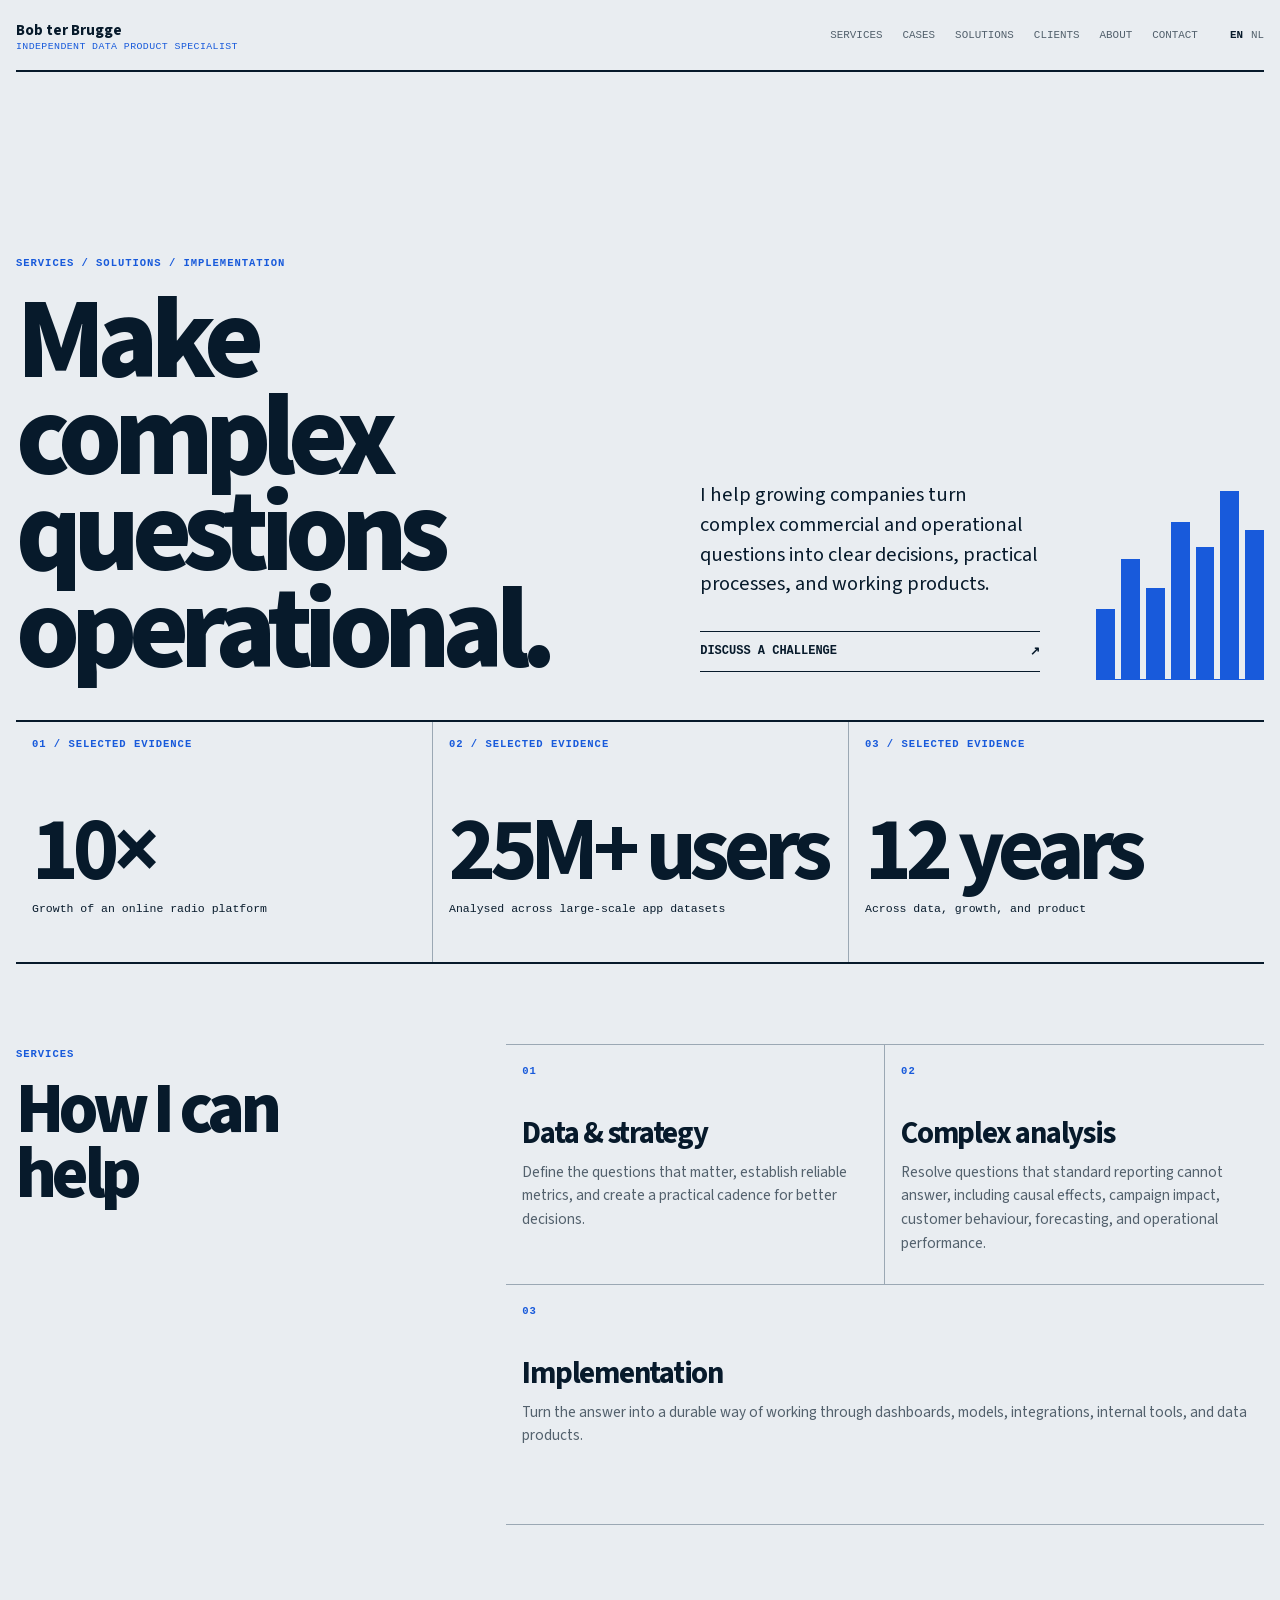
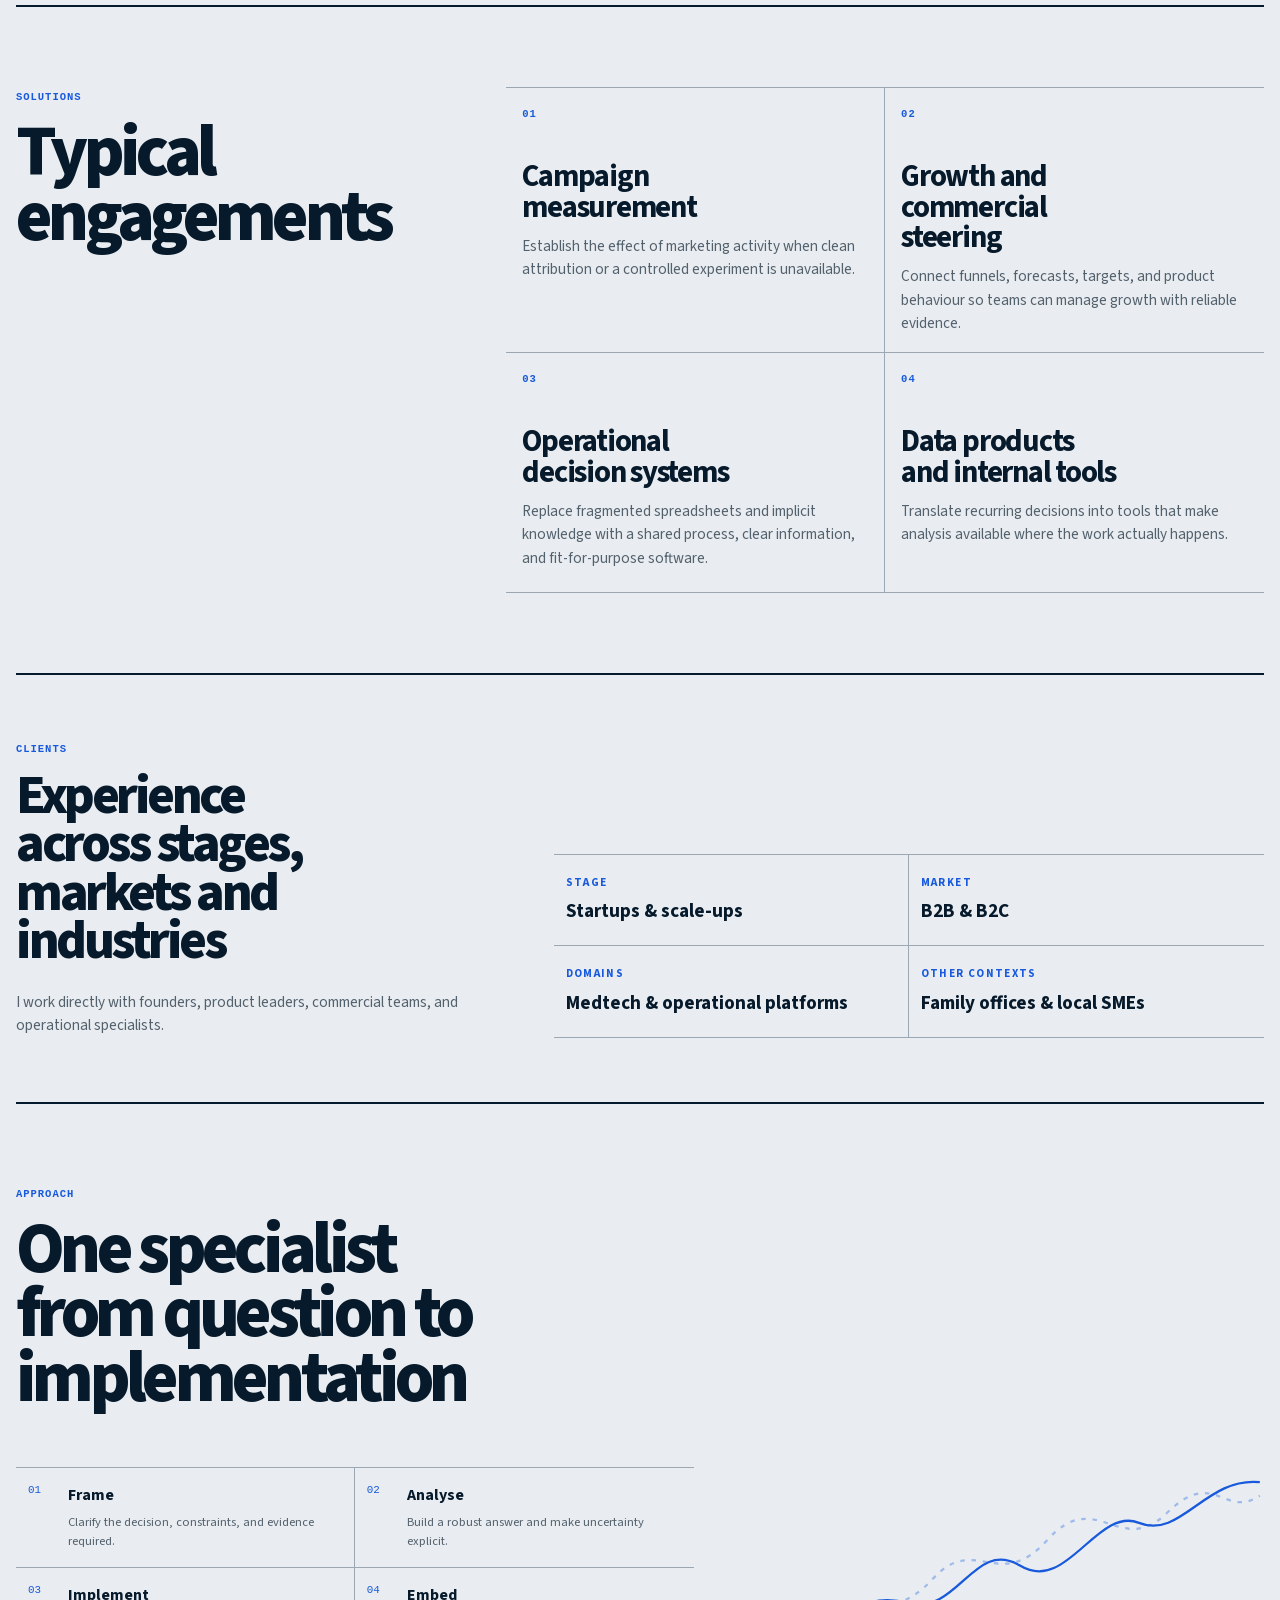
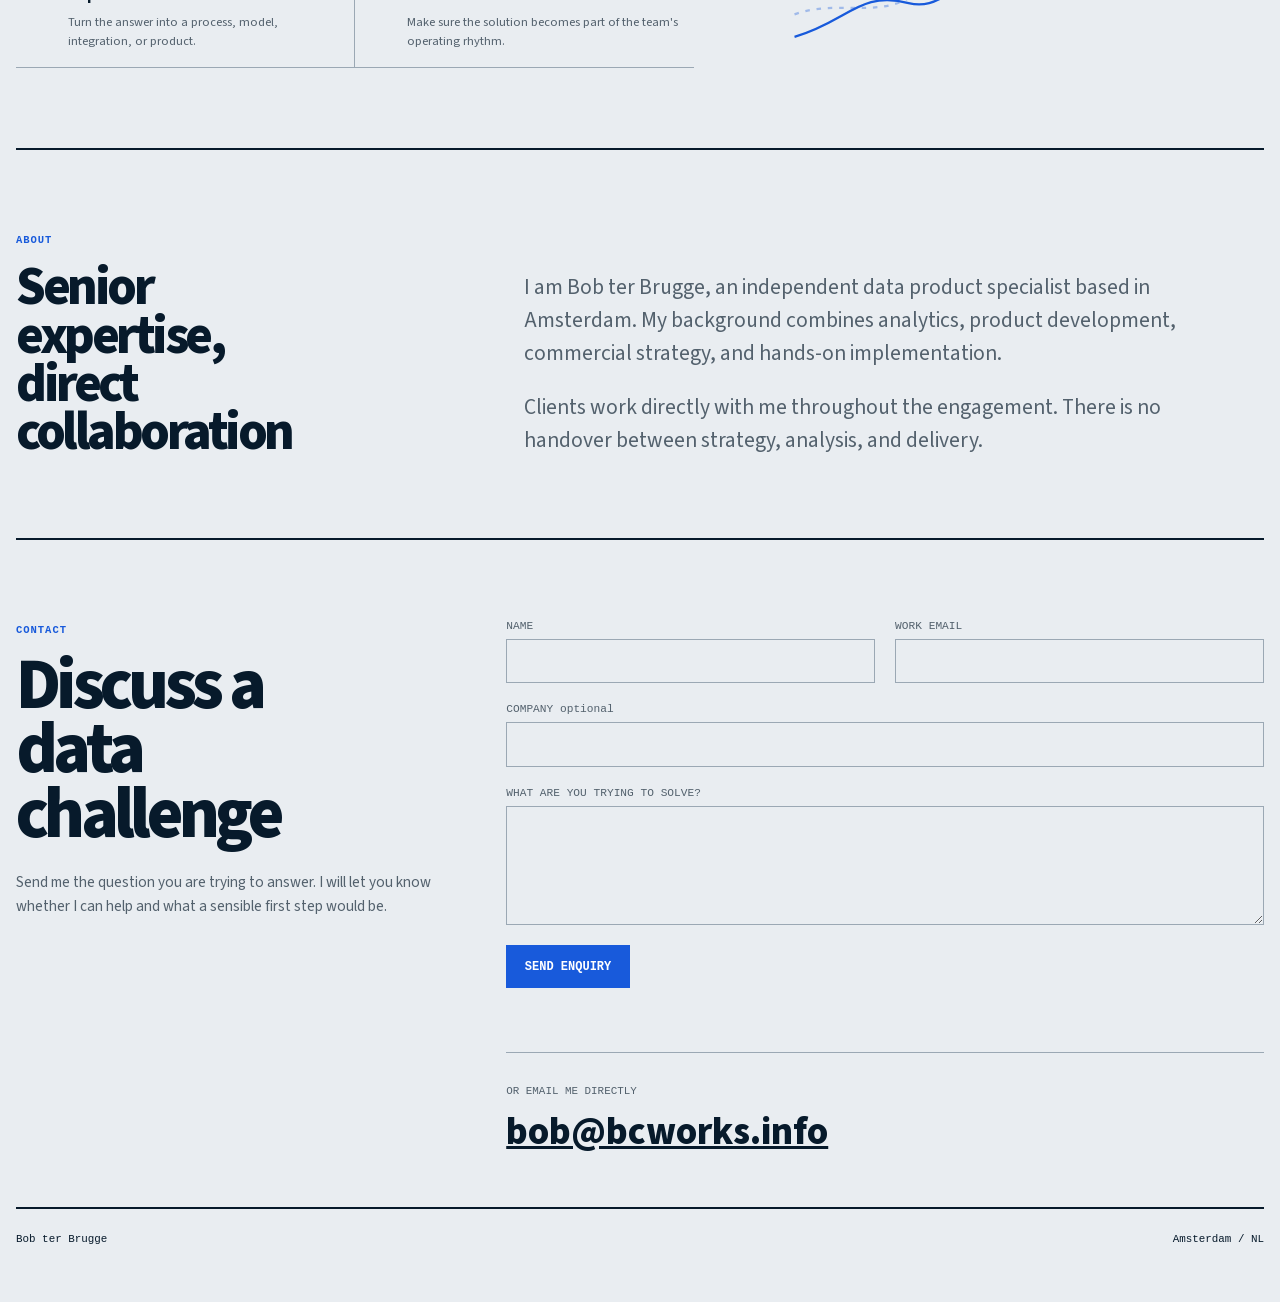
==== index.html @ 0ddfb2cd "deploy: Buwab/bcworks@2168868f94a1eb329f36b8e8f3c14b4c621e2db4" ====
<!DOCTYPE html><!--y0A1AwRWrTOo_9wQmXE_Q--><html lang="en" class="__variable_35dae9 __variable_1fdbab"><head><meta charSet="utf-8"/><meta name="viewport" content="width=device-width, initial-scale=1"/><link rel="preload" href="/_next/static/media/9cf9c6e84ed13b5e-s.p.woff2" as="font" crossorigin="" type="font/woff2"/><link rel="preload" href="/_next/static/media/af4bf8399d1aacdf-s.p.woff2" as="font" crossorigin="" type="font/woff2"/><link rel="stylesheet" href="/_next/static/css/b35dbab07529d69f.css" data-precedence="next"/><link rel="preload" as="script" fetchPriority="low" href="/_next/static/chunks/webpack-24f76e09bfb7f512.js"/><script src="/_next/static/chunks/4bd1b696-c023c6e3521b1417.js" async=""></script><script src="/_next/static/chunks/255-a85cef9cc3a04b12.js" async=""></script><script src="/_next/static/chunks/main-app-e586e65dd855a73a.js" async=""></script><script src="/_next/static/chunks/619-ba102abea3e3d0e4.js" async=""></script><script src="/_next/static/chunks/app/page-2d276e61d6794b29.js" async=""></script><meta name="next-size-adjust" content=""/><title>Bob ter Brugge | Data, strategy, implementation</title><meta name="description" content="Data and strategy, complex analysis, and implementation for problems that do not fit a standard dashboard."/><meta name="author" content="Bob ter Brugge"/><link rel="canonical" href="/"/><link rel="alternate" hrefLang="en" href="/"/><link rel="alternate" hrefLang="nl" href="/nl"/><script src="/_next/static/chunks/polyfills-42372ed130431b0a.js" noModule=""></script></head><body><div hidden=""><!--$--><!--/$--></div><div class="site" lang="en"><header class="site-header"><a class="brand" href="/"><strong>Bob ter Brugge</strong><span>Independent data product specialist</span></a><nav aria-label="Primary"><a href="#services">Services</a><a href="/cases/">Cases</a><a href="#solutions">Solutions</a><a href="#clients">Clients</a><a href="#about">About</a><a href="#contact">Contact</a></nav><p class="locales"><a hrefLang="en" aria-current="page" href="/">EN</a><a hrefLang="nl" href="/nl/">NL</a></p></header><main><section class="hero"><div class="hero-title"><p class="eyebrow">Services<!-- --> / <!-- -->Solutions<!-- --> /<!-- --> <!-- -->Implementation</p><h1>Make complex questions<br/>operational.</h1></div><div class="hero-summary"><p>I help growing companies turn complex commercial and operational questions into clear decisions, practical processes, and working products.</p><a class="text-link" href="#contact">Discuss a challenge<span aria-hidden="true">↗</span></a></div><div class="bar-chart" aria-hidden="true"><i style="height:34%"></i><i style="height:58%"></i><i style="height:44%"></i><i style="height:76%"></i><i style="height:64%"></i><i style="height:91%"></i><i style="height:72%"></i></div></section><section class="metrics" aria-label="Results, not only recommendations"><article><span>0<!-- -->1<!-- --> / <!-- -->Selected evidence</span><strong>10×</strong><p>Growth of an online radio platform</p></article><article><span>0<!-- -->2<!-- --> / <!-- -->Selected evidence</span><strong>25M+ users</strong><p>Analysed across large-scale app datasets</p></article><article><span>0<!-- -->3<!-- --> / <!-- -->Selected evidence</span><strong>12 years</strong><p>Across data, growth, and product</p></article></section><section id="services" class="split-section"><div class="section-heading"><span>Services</span><h2>How I can help</h2></div><div class="service-grid"><article><span>01</span><h3>Data &amp; strategy</h3><p>Define the questions that matter, establish reliable metrics, and create a practical cadence for better decisions.</p></article><article><span>02</span><h3>Complex analysis</h3><p>Resolve questions that standard reporting cannot answer, including causal effects, campaign impact, customer behaviour, forecasting, and operational performance.</p></article><article><span>03</span><h3>Implementation</h3><p>Turn the answer into a durable way of working through dashboards, models, integrations, internal tools, and data products.</p></article></div></section><section id="solutions" class="split-section"><div class="section-heading"><span>Solutions</span><h2>Typical engagements</h2></div><div class="solution-grid"><article><span>0<!-- -->1</span><h3>Campaign measurement</h3><p>Establish the effect of marketing activity when clean attribution or a controlled experiment is unavailable.</p></article><article><span>0<!-- -->2</span><h3>Growth and commercial steering</h3><p>Connect funnels, forecasts, targets, and product behaviour so teams can manage growth with reliable evidence.</p></article><article><span>0<!-- -->3</span><h3>Operational decision systems</h3><p>Replace fragmented spreadsheets and implicit knowledge with a shared process, clear information, and fit-for-purpose software.</p></article><article><span>0<!-- -->4</span><h3>Data products and internal tools</h3><p>Translate recurring decisions into tools that make analysis available where the work actually happens.</p></article></div></section><section id="clients" class="client-section"><div><span>Clients</span><h2>Experience across stages, markets and industries</h2><p>I work directly with founders, product leaders, commercial teams, and operational specialists.</p></div><ul><li><span>Stage</span>Startups &amp; scale-ups</li><li><span>Market</span>B2B &amp; B2C</li><li><span>Domains</span>Medtech &amp; operational platforms</li><li><span>Other contexts</span>Family offices &amp; local SMEs</li></ul></section><section class="method-section"><div><span>Approach</span><h2>One specialist from question to implementation</h2><ol><li><span>01</span><strong>Frame</strong><p>Clarify the decision, constraints, and evidence required.</p></li><li><span>02</span><strong>Analyse</strong><p>Build a robust answer and make uncertainty explicit.</p></li><li><span>03</span><strong>Implement</strong><p>Turn the answer into a process, model, integration, or product.</p></li><li><span>04</span><strong>Embed</strong><p>Make sure the solution becomes part of the team&#x27;s operating rhythm.</p></li></ol></div><svg class="line-chart" viewBox="0 0 420 190" role="presentation" aria-hidden="true"><path d="M4 162 C 52 148, 61 121, 105 132 S 163 74, 204 99 S 272 46, 309 61 S 368 20, 416 25"></path><path class="line-chart-secondary" d="M4 142 C 49 126, 88 153, 126 111 S 185 124, 228 76 S 292 93, 334 52 S 384 58, 416 37"></path></svg></section><section id="about" class="about-section"><div class="section-heading"><span>About</span><h2>Senior expertise, direct collaboration</h2></div><div><p>I am Bob ter Brugge, an independent data product specialist based in Amsterdam. My background combines analytics, product development, commercial strategy, and hands-on implementation.</p><p>Clients work directly with me throughout the engagement. There is no handover between strategy, analysis, and delivery.</p></div></section><section id="contact" class="contact-section"><div class="section-heading"><span>Contact</span><h2>Discuss a data challenge</h2><p>Send me the question you are trying to answer. I will let you know whether I can help and what a sensible first step would be.</p></div><form class="contact-form"><div class="form-grid"><label><span>Name</span><input type="text" autoComplete="name" maxLength="100" required="" name="name"/></label><label><span>Work email</span><input type="email" autoComplete="email" maxLength="254" required="" name="email"/></label></div><label><span>Company<!-- --> <small>optional</small></span><input type="text" autoComplete="organization" maxLength="150" name="company"/></label><label><span>What are you trying to solve?</span><textarea name="message" rows="6" minLength="20" maxLength="4000" required=""></textarea></label><div class="honeypot" aria-hidden="true"><label>Website<input type="text" tabindex="-1" autoComplete="off" name="website"/></label></div><div class="form-footer"><button type="submit">Send enquiry</button><p class="form-status form-status-idle" aria-live="polite"></p></div></form><div class="contact-alternative"><p>Or email me directly</p><a href="mailto:bob@bcworks.info">bob@bcworks.info</a></div></section></main><footer class="site-footer"><p>Bob ter Brugge</p><p>Amsterdam / NL</p></footer></div><!--$--><!--/$--><script src="/_next/static/chunks/webpack-24f76e09bfb7f512.js" id="_R_" async=""></script><script>(self.__next_f=self.__next_f||[]).push([0])</script><script>self.__next_f.push([1,"1:\"$Sreact.fragment\"\n2:I[9766,[],\"\"]\n3:I[8924,[],\"\"]\n4:I[2619,[\"619\",\"static/chunks/619-ba102abea3e3d0e4.js\",\"974\",\"static/chunks/app/page-2d276e61d6794b29.js\"],\"\"]\ne:I[7150,[],\"\"]\n:HL[\"/_next/static/media/9cf9c6e84ed13b5e-s.p.woff2\",\"font\",{\"crossOrigin\":\"\",\"type\":\"font/woff2\"}]\n:HL[\"/_next/static/media/af4bf8399d1aacdf-s.p.woff2\",\"font\",{\"crossOrigin\":\"\",\"type\":\"font/woff2\"}]\n:HL[\"/_next/static/css/b35dbab07529d69f.css\",\"style\"]\n"])</script><script>self.__next_f.push([1,"0:{\"P\":null,\"b\":\"y0A1AwRWrTOo_9wQmXE-Q\",\"p\":\"\",\"c\":[\"\",\"\"],\"i\":false,\"f\":[[[\"\",{\"children\":[\"__PAGE__\",{}]},\"$undefined\",\"$undefined\",true],[\"\",[\"$\",\"$1\",\"c\",{\"children\":[[[\"$\",\"link\",\"0\",{\"rel\":\"stylesheet\",\"href\":\"/_next/static/css/b35dbab07529d69f.css\",\"precedence\":\"next\",\"crossOrigin\":\"$undefined\",\"nonce\":\"$undefined\"}]],[\"$\",\"html\",null,{\"lang\":\"en\",\"className\":\"__variable_35dae9 __variable_1fdbab\",\"children\":[\"$\",\"body\",null,{\"children\":[\"$\",\"$L2\",null,{\"parallelRouterKey\":\"children\",\"error\":\"$undefined\",\"errorStyles\":\"$undefined\",\"errorScripts\":\"$undefined\",\"template\":[\"$\",\"$L3\",null,{}],\"templateStyles\":\"$undefined\",\"templateScripts\":\"$undefined\",\"notFound\":[[[\"$\",\"title\",null,{\"children\":\"404: This page could not be found.\"}],[\"$\",\"div\",null,{\"style\":{\"fontFamily\":\"system-ui,\\\"Segoe UI\\\",Roboto,Helvetica,Arial,sans-serif,\\\"Apple Color Emoji\\\",\\\"Segoe UI Emoji\\\"\",\"height\":\"100vh\",\"textAlign\":\"center\",\"display\":\"flex\",\"flexDirection\":\"column\",\"alignItems\":\"center\",\"justifyContent\":\"center\"},\"children\":[\"$\",\"div\",null,{\"children\":[[\"$\",\"style\",null,{\"dangerouslySetInnerHTML\":{\"__html\":\"body{color:#000;background:#fff;margin:0}.next-error-h1{border-right:1px solid rgba(0,0,0,.3)}@media (prefers-color-scheme:dark){body{color:#fff;background:#000}.next-error-h1{border-right:1px solid rgba(255,255,255,.3)}}\"}}],[\"$\",\"h1\",null,{\"className\":\"next-error-h1\",\"style\":{\"display\":\"inline-block\",\"margin\":\"0 20px 0 0\",\"padding\":\"0 23px 0 0\",\"fontSize\":24,\"fontWeight\":500,\"verticalAlign\":\"top\",\"lineHeight\":\"49px\"},\"children\":404}],[\"$\",\"div\",null,{\"style\":{\"display\":\"inline-block\"},\"children\":[\"$\",\"h2\",null,{\"style\":{\"fontSize\":14,\"fontWeight\":400,\"lineHeight\":\"49px\",\"margin\":0},\"children\":\"This page could not be found.\"}]}]]}]}]],[]],\"forbidden\":\"$undefined\",\"unauthorized\":\"$undefined\"}]}]}]]}],{\"children\":[\"__PAGE__\",[\"$\",\"$1\",\"c\",{\"children\":[[\"$\",\"div\",null,{\"className\":\"site\",\"lang\":\"en\",\"children\":[null,[\"$\",\"header\",null,{\"className\":\"site-header\",\"children\":[[\"$\",\"$L4\",null,{\"className\":\"brand\",\"href\":\"/\",\"children\":[[\"$\",\"strong\",null,{\"children\":\"Bob ter Brugge\"}],[\"$\",\"span\",null,{\"children\":\"Independent data product specialist\"}]]}],[\"$\",\"nav\",null,{\"aria-label\":\"Primary\",\"children\":[[\"$\",\"a\",null,{\"href\":\"#services\",\"children\":\"Services\"}],[\"$\",\"$L4\",null,{\"href\":\"/cases\",\"children\":\"Cases\"}],[\"$\",\"a\",null,{\"href\":\"#solutions\",\"children\":\"Solutions\"}],[\"$\",\"a\",null,{\"href\":\"#clients\",\"children\":\"Clients\"}],[\"$\",\"a\",null,{\"href\":\"#about\",\"children\":\"About\"}],[\"$\",\"a\",null,{\"href\":\"#contact\",\"children\":\"Contact\"}]]}],[\"$\",\"p\",null,{\"className\":\"locales\",\"children\":[[\"$\",\"$L4\",null,{\"href\":\"/\",\"hrefLang\":\"en\",\"aria-current\":\"page\",\"children\":\"EN\"}],[\"$\",\"$L4\",null,{\"href\":\"/nl\",\"hrefLang\":\"nl\",\"aria-current\":\"$undefined\",\"children\":\"NL\"}]]}]]}],[\"$\",\"main\",null,{\"children\":[[\"$\",\"section\",null,{\"className\":\"hero\",\"children\":[[\"$\",\"div\",null,{\"className\":\"hero-title\",\"children\":[[\"$\",\"p\",null,{\"className\":\"eyebrow\",\"children\":[\"Services\",\" / \",\"Solutions\",\" /\",\" \",\"Implementation\"]}],[\"$\",\"h1\",null,{\"children\":[\"Make complex questions\",[\"$\",\"br\",null,{}],\"operational.\"]}]]}],[\"$\",\"div\",null,{\"className\":\"hero-summary\",\"children\":[[\"$\",\"p\",null,{\"children\":\"I help growing companies turn complex commercial and operational questions into clear decisions, practical processes, and working products.\"}],[\"$\",\"a\",null,{\"className\":\"text-link\",\"href\":\"#contact\",\"children\":[\"Discuss a challenge\",[\"$\",\"span\",null,{\"aria-hidden\":\"true\",\"children\":\"↗\"}]]}]]}],[\"$\",\"div\",null,{\"className\":\"bar-chart\",\"aria-hidden\":\"true\",\"children\":[[\"$\",\"i\",\"0\",{\"style\":{\"height\":\"34%\"}}],[\"$\",\"i\",\"1\",{\"style\":{\"height\":\"58%\"}}],[\"$\",\"i\",\"2\",{\"style\":{\"height\":\"44%\"}}],[\"$\",\"i\",\"3\",{\"style\":{\"height\":\"76%\"}}],[\"$\",\"i\",\"4\",{\"style\":{\"height\":\"64%\"}}],[\"$\",\"i\",\"5\",{\"style\":{\"height\":\"91%\"}}],[\"$\",\"i\",\"6\",{\"style\":{\"height\":\"72%\"}}]]}]]}],[\"$\",\"section\",null,{\"className\":\"metrics\",\"aria-label\":\"Results, not only recommendations\",\"children\":[[\"$\",\"article\",\"Growth of an online radio platform\",{\"children\":[[\"$\",\"span\",null,{\"children\":[\"0\",1,\" / \",\"Selected evidence\"]}],[\"$\",\"strong\",null,{\"children\":\"10×\"}],[\"$\",\"p\",null,{\"children\":\"Growth of an online radio platform\"}]]}],[\"$\",\"article\",\"Analysed across large-scale app datasets\",{\"children\":[[\"$\",\"span\",null,{\"children\":[\"0\",2,\" / \",\"Selected evidence\"]}],[\"$\",\"strong\",null,{\"children\":\"25M+ users\"}],[\"$\",\"p\",null,{\"children\":\"Analysed across large-scale app datasets\"}]]}],[\"$\",\"article\",\"Across data, growth, and product\",{\"children\":[[\"$\",\"span\",null,{\"children\":[\"0\",3,\" / \",\"Selected evidence\"]}],[\"$\",\"strong\",null,{\"children\":\"12 years\"}],[\"$\",\"p\",null,{\"children\":\"Across data, growth, and product\"}]]}]]}],[\"$\",\"section\",null,{\"id\":\"services\",\"className\":\"split-section\",\"children\":[[\"$\",\"div\",null,{\"className\":\"section-heading\",\"children\":[[\"$\",\"span\",null,{\"children\":\"Services\"}],[\"$\",\"h2\",null,{\"children\":\"How I can help\"}]]}],\"$L5\"]}],\"$L6\",\"$L7\",\"$L8\",\"$L9\",\"$La\"]}],\"$Lb\"]}],null,\"$Lc\"]}],{},null,false]},null,false],\"$Ld\",false]],\"m\":\"$undefined\",\"G\":[\"$e\",[]],\"s\":false,\"S\":true}\n"])</script><script>self.__next_f.push([1,"f:I[9464,[\"619\",\"static/chunks/619-ba102abea3e3d0e4.js\",\"974\",\"static/chunks/app/page-2d276e61d6794b29.js\"],\"ContactForm\"]\n10:I[4431,[],\"OutletBoundary\"]\n12:I[5278,[],\"AsyncMetadataOutlet\"]\n14:I[4431,[],\"ViewportBoundary\"]\n16:I[4431,[],\"MetadataBoundary\"]\n17:\"$Sreact.suspense\"\n"])</script><script>self.__next_f.push([1,"5:[\"$\",\"div\",null,{\"className\":\"service-grid\",\"children\":[[\"$\",\"article\",\"01\",{\"children\":[[\"$\",\"span\",null,{\"children\":\"01\"}],[\"$\",\"h3\",null,{\"children\":\"Data \u0026 strategy\"}],[\"$\",\"p\",null,{\"children\":\"Define the questions that matter, establish reliable metrics, and create a practical cadence for better decisions.\"}]]}],[\"$\",\"article\",\"02\",{\"children\":[[\"$\",\"span\",null,{\"children\":\"02\"}],[\"$\",\"h3\",null,{\"children\":\"Complex analysis\"}],[\"$\",\"p\",null,{\"children\":\"Resolve questions that standard reporting cannot answer, including causal effects, campaign impact, customer behaviour, forecasting, and operational performance.\"}]]}],[\"$\",\"article\",\"03\",{\"children\":[[\"$\",\"span\",null,{\"children\":\"03\"}],[\"$\",\"h3\",null,{\"children\":\"Implementation\"}],[\"$\",\"p\",null,{\"children\":\"Turn the answer into a durable way of working through dashboards, models, integrations, internal tools, and data products.\"}]]}]]}]\n"])</script><script>self.__next_f.push([1,"6:[\"$\",\"section\",null,{\"id\":\"solutions\",\"className\":\"split-section\",\"children\":[[\"$\",\"div\",null,{\"className\":\"section-heading\",\"children\":[[\"$\",\"span\",null,{\"children\":\"Solutions\"}],[\"$\",\"h2\",null,{\"children\":\"Typical engagements\"}]]}],[\"$\",\"div\",null,{\"className\":\"solution-grid\",\"children\":[[\"$\",\"article\",\"Campaign measurement\",{\"children\":[[\"$\",\"span\",null,{\"children\":[\"0\",1]}],[\"$\",\"h3\",null,{\"children\":\"Campaign measurement\"}],[\"$\",\"p\",null,{\"children\":\"Establish the effect of marketing activity when clean attribution or a controlled experiment is unavailable.\"}]]}],[\"$\",\"article\",\"Growth and commercial steering\",{\"children\":[[\"$\",\"span\",null,{\"children\":[\"0\",2]}],[\"$\",\"h3\",null,{\"children\":\"Growth and commercial steering\"}],[\"$\",\"p\",null,{\"children\":\"Connect funnels, forecasts, targets, and product behaviour so teams can manage growth with reliable evidence.\"}]]}],[\"$\",\"article\",\"Operational decision systems\",{\"children\":[[\"$\",\"span\",null,{\"children\":[\"0\",3]}],[\"$\",\"h3\",null,{\"children\":\"Operational decision systems\"}],[\"$\",\"p\",null,{\"children\":\"Replace fragmented spreadsheets and implicit knowledge with a shared process, clear information, and fit-for-purpose software.\"}]]}],[\"$\",\"article\",\"Data products and internal tools\",{\"children\":[[\"$\",\"span\",null,{\"children\":[\"0\",4]}],[\"$\",\"h3\",null,{\"children\":\"Data products and internal tools\"}],[\"$\",\"p\",null,{\"children\":\"Translate recurring decisions into tools that make analysis available where the work actually happens.\"}]]}]]}]]}]\n"])</script><script>self.__next_f.push([1,"7:[\"$\",\"section\",null,{\"id\":\"clients\",\"className\":\"client-section\",\"children\":[[\"$\",\"div\",null,{\"children\":[[\"$\",\"span\",null,{\"children\":\"Clients\"}],[\"$\",\"h2\",null,{\"children\":\"Experience across stages, markets and industries\"}],[\"$\",\"p\",null,{\"children\":\"I work directly with founders, product leaders, commercial teams, and operational specialists.\"}]]}],[\"$\",\"ul\",null,{\"children\":[[\"$\",\"li\",\"Stage\",{\"children\":[[\"$\",\"span\",null,{\"children\":\"Stage\"}],\"Startups \u0026 scale-ups\"]}],[\"$\",\"li\",\"Market\",{\"children\":[[\"$\",\"span\",null,{\"children\":\"Market\"}],\"B2B \u0026 B2C\"]}],[\"$\",\"li\",\"Domains\",{\"children\":[[\"$\",\"span\",null,{\"children\":\"Domains\"}],\"Medtech \u0026 operational platforms\"]}],[\"$\",\"li\",\"Other contexts\",{\"children\":[[\"$\",\"span\",null,{\"children\":\"Other contexts\"}],\"Family offices \u0026 local SMEs\"]}]]}]]}]\n"])</script><script>self.__next_f.push([1,"8:[\"$\",\"section\",null,{\"className\":\"method-section\",\"children\":[[\"$\",\"div\",null,{\"children\":[[\"$\",\"span\",null,{\"children\":\"Approach\"}],[\"$\",\"h2\",null,{\"children\":\"One specialist from question to implementation\"}],[\"$\",\"ol\",null,{\"children\":[[\"$\",\"li\",\"01\",{\"children\":[[\"$\",\"span\",null,{\"children\":\"01\"}],[\"$\",\"strong\",null,{\"children\":\"Frame\"}],[\"$\",\"p\",null,{\"children\":\"Clarify the decision, constraints, and evidence required.\"}]]}],[\"$\",\"li\",\"02\",{\"children\":[[\"$\",\"span\",null,{\"children\":\"02\"}],[\"$\",\"strong\",null,{\"children\":\"Analyse\"}],[\"$\",\"p\",null,{\"children\":\"Build a robust answer and make uncertainty explicit.\"}]]}],[\"$\",\"li\",\"03\",{\"children\":[[\"$\",\"span\",null,{\"children\":\"03\"}],[\"$\",\"strong\",null,{\"children\":\"Implement\"}],[\"$\",\"p\",null,{\"children\":\"Turn the answer into a process, model, integration, or product.\"}]]}],[\"$\",\"li\",\"04\",{\"children\":[[\"$\",\"span\",null,{\"children\":\"04\"}],[\"$\",\"strong\",null,{\"children\":\"Embed\"}],[\"$\",\"p\",null,{\"children\":\"Make sure the solution becomes part of the team's operating rhythm.\"}]]}]]}]]}],[\"$\",\"svg\",null,{\"className\":\"line-chart\",\"viewBox\":\"0 0 420 190\",\"role\":\"presentation\",\"aria-hidden\":\"true\",\"children\":[[\"$\",\"path\",null,{\"d\":\"M4 162 C 52 148, 61 121, 105 132 S 163 74, 204 99 S 272 46, 309 61 S 368 20, 416 25\"}],[\"$\",\"path\",null,{\"className\":\"line-chart-secondary\",\"d\":\"M4 142 C 49 126, 88 153, 126 111 S 185 124, 228 76 S 292 93, 334 52 S 384 58, 416 37\"}]]}]]}]\n"])</script><script>self.__next_f.push([1,"9:[\"$\",\"section\",null,{\"id\":\"about\",\"className\":\"about-section\",\"children\":[[\"$\",\"div\",null,{\"className\":\"section-heading\",\"children\":[[\"$\",\"span\",null,{\"children\":\"About\"}],[\"$\",\"h2\",null,{\"children\":\"Senior expertise, direct collaboration\"}]]}],[\"$\",\"div\",null,{\"children\":[[\"$\",\"p\",\"I am Bob ter Brugge, an independent data product specialist based in Amsterdam. My background combines analytics, product development, commercial strategy, and hands-on implementation.\",{\"children\":\"I am Bob ter Brugge, an independent data product specialist based in Amsterdam. My background combines analytics, product development, commercial strategy, and hands-on implementation.\"}],[\"$\",\"p\",\"Clients work directly with me throughout the engagement. There is no handover between strategy, analysis, and delivery.\",{\"children\":\"Clients work directly with me throughout the engagement. There is no handover between strategy, analysis, and delivery.\"}]]}]]}]\n"])</script><script>self.__next_f.push([1,"a:[\"$\",\"section\",null,{\"id\":\"contact\",\"className\":\"contact-section\",\"children\":[[\"$\",\"div\",null,{\"className\":\"section-heading\",\"children\":[[\"$\",\"span\",null,{\"children\":\"Contact\"}],[\"$\",\"h2\",null,{\"children\":\"Discuss a data challenge\"}],[\"$\",\"p\",null,{\"children\":\"Send me the question you are trying to answer. I will let you know whether I can help and what a sensible first step would be.\"}]]}],[\"$\",\"$Lf\",null,{\"copy\":{\"name\":\"Name\",\"email\":\"Work email\",\"company\":\"Company\",\"companyOptional\":\"optional\",\"message\":\"What are you trying to solve?\",\"submit\":\"Send enquiry\",\"sending\":\"Sending\",\"success\":\"Thank you. Your enquiry has been sent.\",\"error\":\"The form could not be sent. Please email me directly at bob@bcworks.info.\",\"emailAlternative\":\"Or email me directly\"}}],[\"$\",\"div\",null,{\"className\":\"contact-alternative\",\"children\":[[\"$\",\"p\",null,{\"children\":\"Or email me directly\"}],[\"$\",\"a\",null,{\"href\":\"mailto:bob@bcworks.info\",\"children\":\"bob@bcworks.info\"}]]}]]}]\n"])</script><script>self.__next_f.push([1,"b:[\"$\",\"footer\",null,{\"className\":\"site-footer\",\"children\":[[\"$\",\"p\",null,{\"children\":\"Bob ter Brugge\"}],[\"$\",\"p\",null,{\"children\":\"Amsterdam / NL\"}]]}]\nc:[\"$\",\"$L10\",null,{\"children\":[\"$L11\",[\"$\",\"$L12\",null,{\"promise\":\"$@13\"}]]}]\nd:[\"$\",\"$1\",\"h\",{\"children\":[null,[[\"$\",\"$L14\",null,{\"children\":\"$L15\"}],[\"$\",\"meta\",null,{\"name\":\"next-size-adjust\",\"content\":\"\"}]],[\"$\",\"$L16\",null,{\"children\":[\"$\",\"div\",null,{\"hidden\":true,\"children\":[\"$\",\"$17\",null,{\"fallback\":null,\"children\":\"$L18\"}]}]}]]}]\n"])</script><script>self.__next_f.push([1,"15:[[\"$\",\"meta\",\"0\",{\"charSet\":\"utf-8\"}],[\"$\",\"meta\",\"1\",{\"name\":\"viewport\",\"content\":\"width=device-width, initial-scale=1\"}]]\n11:null\n"])</script><script>self.__next_f.push([1,"13:{\"metadata\":[[\"$\",\"title\",\"0\",{\"children\":\"Bob ter Brugge | Data, strategy, implementation\"}],[\"$\",\"meta\",\"1\",{\"name\":\"description\",\"content\":\"Data and strategy, complex analysis, and implementation for problems that do not fit a standard dashboard.\"}],[\"$\",\"meta\",\"2\",{\"name\":\"author\",\"content\":\"Bob ter Brugge\"}],[\"$\",\"link\",\"3\",{\"rel\":\"canonical\",\"href\":\"/\"}],[\"$\",\"link\",\"4\",{\"rel\":\"alternate\",\"hrefLang\":\"en\",\"href\":\"/\"}],[\"$\",\"link\",\"5\",{\"rel\":\"alternate\",\"hrefLang\":\"nl\",\"href\":\"/nl\"}]],\"error\":null,\"digest\":\"$undefined\"}\n"])</script><script>self.__next_f.push([1,"18:\"$13:metadata\"\n"])</script></body></html>
---- _next/static/css/b35dbab07529d69f.css ----
@font-face{font-family:Fraunces;font-style:normal;font-weight:500;font-display:swap;src:url(/_next/static/media/fb526027db1fc1ae-s.woff2) format("woff2");unicode-range:u+0102-0103,u+0110-0111,u+0128-0129,u+0168-0169,u+01a0-01a1,u+01af-01b0,u+0300-0301,u+0303-0304,u+0308-0309,u+0323,u+0329,u+1ea0-1ef9,u+20ab}@font-face{font-family:Fraunces;font-style:normal;font-weight:500;font-display:swap;src:url(/_next/static/media/4da3161b738b07dd-s.woff2) format("woff2");unicode-range:u+0100-02ba,u+02bd-02c5,u+02c7-02cc,u+02ce-02d7,u+02dd-02ff,u+0304,u+0308,u+0329,u+1d00-1dbf,u+1e00-1e9f,u+1ef2-1eff,u+2020,u+20a0-20ab,u+20ad-20c0,u+2113,u+2c60-2c7f,u+a720-a7ff}@font-face{font-family:Fraunces;font-style:normal;font-weight:500;font-display:swap;src:url(/_next/static/media/af4bf8399d1aacdf-s.p.woff2) format("woff2");unicode-range:u+00??,u+0131,u+0152-0153,u+02bb-02bc,u+02c6,u+02da,u+02dc,u+0304,u+0308,u+0329,u+2000-206f,u+20ac,u+2122,u+2191,u+2193,u+2212,u+2215,u+feff,u+fffd}@font-face{font-family:Fraunces;font-style:normal;font-weight:600;font-display:swap;src:url(/_next/static/media/fb526027db1fc1ae-s.woff2) format("woff2");unicode-range:u+0102-0103,u+0110-0111,u+0128-0129,u+0168-0169,u+01a0-01a1,u+01af-01b0,u+0300-0301,u+0303-0304,u+0308-0309,u+0323,u+0329,u+1ea0-1ef9,u+20ab}@font-face{font-family:Fraunces;font-style:normal;font-weight:600;font-display:swap;src:url(/_next/static/media/4da3161b738b07dd-s.woff2) format("woff2");unicode-range:u+0100-02ba,u+02bd-02c5,u+02c7-02cc,u+02ce-02d7,u+02dd-02ff,u+0304,u+0308,u+0329,u+1d00-1dbf,u+1e00-1e9f,u+1ef2-1eff,u+2020,u+20a0-20ab,u+20ad-20c0,u+2113,u+2c60-2c7f,u+a720-a7ff}@font-face{font-family:Fraunces;font-style:normal;font-weight:600;font-display:swap;src:url(/_next/static/media/af4bf8399d1aacdf-s.p.woff2) format("woff2");unicode-range:u+00??,u+0131,u+0152-0153,u+02bb-02bc,u+02c6,u+02da,u+02dc,u+0304,u+0308,u+0329,u+2000-206f,u+20ac,u+2122,u+2191,u+2193,u+2212,u+2215,u+feff,u+fffd}@font-face{font-family:Fraunces;font-style:normal;font-weight:700;font-display:swap;src:url(/_next/static/media/fb526027db1fc1ae-s.woff2) format("woff2");unicode-range:u+0102-0103,u+0110-0111,u+0128-0129,u+0168-0169,u+01a0-01a1,u+01af-01b0,u+0300-0301,u+0303-0304,u+0308-0309,u+0323,u+0329,u+1ea0-1ef9,u+20ab}@font-face{font-family:Fraunces;font-style:normal;font-weight:700;font-display:swap;src:url(/_next/static/media/4da3161b738b07dd-s.woff2) format("woff2");unicode-range:u+0100-02ba,u+02bd-02c5,u+02c7-02cc,u+02ce-02d7,u+02dd-02ff,u+0304,u+0308,u+0329,u+1d00-1dbf,u+1e00-1e9f,u+1ef2-1eff,u+2020,u+20a0-20ab,u+20ad-20c0,u+2113,u+2c60-2c7f,u+a720-a7ff}@font-face{font-family:Fraunces;font-style:normal;font-weight:700;font-display:swap;src:url(/_next/static/media/af4bf8399d1aacdf-s.p.woff2) format("woff2");unicode-range:u+00??,u+0131,u+0152-0153,u+02bb-02bc,u+02c6,u+02da,u+02dc,u+0304,u+0308,u+0329,u+2000-206f,u+20ac,u+2122,u+2191,u+2193,u+2212,u+2215,u+feff,u+fffd}@font-face{font-family:Fraunces Fallback;src:local("Times New Roman");ascent-override:84.71%;descent-override:22.09%;line-gap-override:0.00%;size-adjust:115.45%}.__className_35dae9{font-family:Fraunces,Fraunces Fallback;font-style:normal}.__variable_35dae9{--font-display:"Fraunces","Fraunces Fallback"}@font-face{font-family:Source Sans\ 3;font-style:normal;font-weight:200 900;font-display:swap;src:url(/_next/static/media/88da59c891d37117-s.woff2) format("woff2");unicode-range:u+0460-052f,u+1c80-1c8a,u+20b4,u+2de0-2dff,u+a640-a69f,u+fe2e-fe2f}@font-face{font-family:Source Sans\ 3;font-style:normal;font-weight:200 900;font-display:swap;src:url(/_next/static/media/1e377d93cbdd6b44-s.woff2) format("woff2");unicode-range:u+0301,u+0400-045f,u+0490-0491,u+04b0-04b1,u+2116}@font-face{font-family:Source Sans\ 3;font-style:normal;font-weight:200 900;font-display:swap;src:url(/_next/static/media/36d711d427a06e51-s.woff2) format("woff2");unicode-range:u+1f??}@font-face{font-family:Source Sans\ 3;font-style:normal;font-weight:200 900;font-display:swap;src:url(/_next/static/media/f1f7cdf240180e28-s.woff2) format("woff2");unicode-range:u+0370-0377,u+037a-037f,u+0384-038a,u+038c,u+038e-03a1,u+03a3-03ff}@font-face{font-family:Source Sans\ 3;font-style:normal;font-weight:200 900;font-display:swap;src:url(/_next/static/media/55fbdf033607a0e1-s.woff2) format("woff2");unicode-range:u+0102-0103,u+0110-0111,u+0128-0129,u+0168-0169,u+01a0-01a1,u+01af-01b0,u+0300-0301,u+0303-0304,u+0308-0309,u+0323,u+0329,u+1ea0-1ef9,u+20ab}@font-face{font-family:Source Sans\ 3;font-style:normal;font-weight:200 900;font-display:swap;src:url(/_next/static/media/b6a6f0b43d027304-s.woff2) format("woff2");unicode-range:u+0100-02ba,u+02bd-02c5,u+02c7-02cc,u+02ce-02d7,u+02dd-02ff,u+0304,u+0308,u+0329,u+1d00-1dbf,u+1e00-1e9f,u+1ef2-1eff,u+2020,u+20a0-20ab,u+20ad-20c0,u+2113,u+2c60-2c7f,u+a720-a7ff}@font-face{font-family:Source Sans\ 3;font-style:normal;font-weight:200 900;font-display:swap;src:url(/_next/static/media/9cf9c6e84ed13b5e-s.p.woff2) format("woff2");unicode-range:u+00??,u+0131,u+0152-0153,u+02bb-02bc,u+02c6,u+02da,u+02dc,u+0304,u+0308,u+0329,u+2000-206f,u+20ac,u+2122,u+2191,u+2193,u+2212,u+2215,u+feff,u+fffd}@font-face{font-family:Source Sans\ 3 Fallback;src:local("Arial");ascent-override:109.21%;descent-override:42.66%;line-gap-override:0.00%;size-adjust:93.76%}.__className_1fdbab{font-family:Source Sans\ 3,Source Sans\ 3 Fallback;font-style:normal}.__variable_1fdbab{--font-sans:"Source Sans 3","Source Sans 3 Fallback"}:root{--canvas:#e9edf1;--ink:#071a2b;--blue:#185adb;--muted:#53616d;--line:#9ba8b4;--soft-line:#c8d0d6}*{box-sizing:border-box;margin:0;padding:0}html{scroll-behavior:smooth}body{min-height:100dvh;background:var(--canvas);color:var(--ink);font-family:ui-monospace,SFMono-Regular,Menlo,Monaco,Consolas,monospace}a{color:inherit}button,input,textarea{font:inherit}.site{width:min(1320px,calc(100% - 2rem));margin-inline:auto}.site-header{position:-webkit-sticky;position:sticky;z-index:10;top:0;display:grid;grid-template-columns:1fr auto auto;align-items:center;grid-gap:2rem;gap:2rem;min-height:4.5rem;border-bottom:2px solid var(--ink);background:color-mix(in srgb,var(--canvas) 94%,transparent);-webkit-backdrop-filter:blur(10px);backdrop-filter:blur(10px)}.brand{display:grid;justify-self:start;text-decoration:none}.brand strong{font-family:var(--font-sans),sans-serif;font-size:.95rem}.brand span{color:var(--blue);font-size:.62rem;letter-spacing:.04em;text-transform:uppercase}nav{display:flex;gap:1.25rem}.locales a,nav a{color:var(--muted);font-size:.68rem;text-decoration:none;text-transform:uppercase}.locales a:focus-visible,.locales a:hover,nav a:focus-visible,nav a:hover{color:var(--blue)}.locales{display:flex;gap:.5rem}.locales a[aria-current=page]{color:var(--ink);font-weight:800}section{scroll-margin-top:5rem}.hero{display:grid;grid-template-columns:minmax(0,1.2fr) minmax(16rem,.65fr) minmax(9rem,.32fr);align-items:end;grid-gap:3.5rem;gap:3.5rem;min-height:72vh;padding:5rem 0 2.5rem}.client-section>div>span,.eyebrow,.method-section>div>span,.metrics article>span,.section-heading>span,.service-grid article>span,.solution-grid article>span{color:var(--blue);font-size:.66rem;font-weight:800;letter-spacing:.09em;text-transform:uppercase}h1{max-width:9ch;margin-top:1.5rem;font-family:var(--font-sans),sans-serif;font-size:clamp(4rem,9vw,8.5rem);font-weight:800;line-height:.84;letter-spacing:-.075em}.hero-summary{padding-bottom:.5rem}.hero-summary>p{font-family:var(--font-sans),sans-serif;font-size:clamp(1.05rem,1.6vw,1.3rem);line-height:1.45}.text-link{display:flex;justify-content:space-between;gap:2rem;margin-top:2rem;padding:.75rem 0;border-top:1px solid var(--ink);border-bottom:1px solid var(--ink);font-size:.75rem;font-weight:800;text-decoration:none;text-transform:uppercase}.text-link:focus-visible,.text-link:hover{color:var(--blue)}.bar-chart{display:flex;align-items:flex-end;gap:6px;height:13rem;border-bottom:1px solid var(--blue);color:var(--blue)}.bar-chart i{flex:1 1;min-width:3px;background:currentColor}.metrics{display:grid;grid-template-columns:repeat(3,1fr);padding:0;border-top:2px solid var(--ink);border-bottom:2px solid var(--ink)}.metrics article{display:grid;min-height:15rem;padding:1rem;border-left:1px solid var(--line)}.metrics article:first-child{border-left:0}.metrics strong{align-self:end;font-family:var(--font-sans),sans-serif;font-size:clamp(3rem,7vw,6rem);line-height:.9;letter-spacing:-.07em}.metrics p{max-width:18rem;margin-top:.65rem;font-size:.72rem}.split-section{display:grid;grid-template-columns:.72fr 1.28fr;grid-gap:4rem;gap:4rem;padding:5rem 0;border-bottom:2px solid var(--ink)}.cases-page .section-heading h1,.client-section h2,.method-section h2,.section-heading h2{max-width:10ch;margin-top:1rem;font-family:var(--font-sans),sans-serif;font-size:clamp(2.8rem,5.6vw,5.5rem);font-weight:800;line-height:.9;letter-spacing:-.065em}.service-grid,.solution-grid{display:grid;grid-template-columns:1fr 1fr;border-top:1px solid var(--line)}.service-grid article,.solution-grid article{min-height:15rem;padding:1rem;border-right:1px solid var(--line);border-bottom:1px solid var(--line)}.service-grid article:nth-child(2n),.solution-grid article:nth-child(2n){border-right:0}.service-grid article:last-child{grid-column:1/-1;border-right:0}.service-grid h3,.solution-grid h3{max-width:14ch;margin:2.5rem 0 .7rem;font-family:var(--font-sans),sans-serif;font-size:clamp(1.4rem,2.4vw,2.1rem);line-height:1;letter-spacing:-.04em}.about-section>div:last-child,.case-section p,.client-section p,.contact-section .section-heading p,.method-section li p,.service-grid p,.solution-grid p{color:var(--muted);font-family:var(--font-sans),sans-serif;font-size:.95rem;line-height:1.55}.case-section{padding:5rem 0;border-bottom:2px solid var(--ink)}.case-section>.section-heading{display:grid;grid-template-columns:.72fr .64fr .64fr;grid-gap:4rem;gap:4rem;align-items:end;margin-bottom:5rem}.case-section>.section-heading h1{max-width:13ch}.case-section>.section-heading p{max-width:30rem}.case-list{border-top:2px solid var(--ink)}.case-list>article{padding:3rem 0;border-bottom:1px solid var(--ink)}.case-list>article:last-child{border-bottom:0;padding-bottom:0}.case-list article>header{display:grid;grid-template-columns:.72fr 1.28fr;grid-gap:4rem;gap:4rem;margin-bottom:3rem}.case-list article>header span,.case-list h3{color:var(--blue);font-size:.66rem;font-weight:800;letter-spacing:.09em;text-transform:uppercase}.case-list h2{max-width:18ch;font-family:var(--font-sans),sans-serif;font-size:clamp(2.2rem,4.2vw,4.4rem);font-weight:800;line-height:.95;letter-spacing:-.055em}.case-content,.case-list article>footer{display:grid;grid-template-columns:.72fr 1.28fr;grid-gap:4rem;gap:4rem}.case-content{padding-bottom:2.5rem}.case-content h3,.case-list article>footer h3{margin-bottom:.8rem}.case-content ol{list-style:none;counter-reset:case-step}.case-content ol li{position:relative;padding:.8rem 0 .8rem 2.5rem;border-top:1px solid var(--soft-line);color:var(--muted);font-family:var(--font-sans),sans-serif;font-size:.95rem;line-height:1.55;counter-increment:case-step}.case-content ol li:before{position:absolute;left:0;color:var(--ink);content:"0" counter(case-step);font-family:ui-monospace,SFMono-Regular,Menlo,Monaco,Consolas,monospace;font-size:.7rem}.case-list article>footer{padding-top:2rem;border-top:1px solid var(--line)}.case-list article>footer ul{display:flex;flex-wrap:wrap;gap:.5rem;list-style:none}.case-list article>footer li{padding:.45rem .6rem;border:1px solid var(--line);font-family:var(--font-sans),sans-serif;font-size:.72rem}.client-section{display:grid;grid-template-columns:.8fr 1.2fr;grid-gap:4rem;gap:4rem;padding:4rem 0;border-bottom:2px solid var(--ink)}.client-section h2{max-width:12ch;font-size:clamp(2.4rem,4.2vw,4.2rem)}.client-section>div>p{max-width:34rem;margin-top:1.5rem}.client-section ul{display:grid;grid-template-columns:1fr 1fr;align-self:end;list-style:none;border-top:1px solid var(--line)}.client-section li{display:flex;flex-direction:column;gap:.45rem;padding:1.25rem .75rem;border-right:1px solid var(--line);border-bottom:1px solid var(--line);font-family:var(--font-sans),sans-serif;font-size:1.2rem;font-weight:700}.client-section li span{color:var(--blue);font-size:.7rem;font-weight:700;letter-spacing:.12em;text-transform:uppercase}.client-section li:nth-child(2n){border-right:0}.method-section{display:grid;grid-template-columns:1fr .7fr;align-items:end;grid-gap:6rem;gap:6rem;padding:5rem 0;border-bottom:2px solid var(--ink)}.method-section h2{max-width:13ch}.method-section ol{display:grid;grid-template-columns:1fr 1fr;margin-top:3.5rem;border-top:1px solid var(--line);list-style:none}.method-section li{display:grid;grid-template-columns:2.5rem 1fr;padding:1rem .75rem;border-right:1px solid var(--line);border-bottom:1px solid var(--line)}.method-section li:nth-child(2n){border-right:0}.method-section li>span{grid-row:1/3;color:var(--blue);font-size:.68rem}.method-section li strong{font-family:var(--font-sans),sans-serif}.method-section li p{margin-top:.4rem;font-size:.78rem}.line-chart{width:100%;fill:none;stroke:var(--blue);stroke-width:2}.line-chart-secondary{opacity:.35;stroke-dasharray:4 6}.about-section{display:grid;grid-template-columns:.75fr 1.25fr;grid-gap:4rem;gap:4rem;padding:5rem 0;border-bottom:2px solid var(--ink)}.about-section .section-heading h2{max-width:11ch;font-size:clamp(2.4rem,4.2vw,4.2rem)}.about-section>div:last-child{display:grid;align-content:end;grid-gap:1.25rem;gap:1.25rem;max-width:42rem;font-size:clamp(1.1rem,1.8vw,1.35rem)}.contact-section{display:grid;grid-template-columns:.72fr 1.28fr;grid-gap:4rem;gap:4rem;padding:5rem 0 3rem}.contact-section .section-heading h2{max-width:10ch}.contact-section .section-heading p{max-width:30rem;margin-top:1.5rem}.contact-form{display:grid;grid-gap:1.25rem;gap:1.25rem}.form-grid{display:grid;grid-template-columns:1fr 1fr;grid-gap:1.25rem;gap:1.25rem}.contact-form label{display:grid;grid-gap:.45rem;gap:.45rem;color:var(--muted);font-size:.7rem;text-transform:uppercase}.contact-form small{font-size:inherit;text-transform:lowercase}.contact-form input,.contact-form textarea{width:100%;border:1px solid var(--line);border-radius:0;padding:.85rem;background:transparent;color:var(--ink);font-family:var(--font-sans),sans-serif}.contact-form textarea{resize:vertical}.contact-form input:focus,.contact-form textarea:focus{outline:2px solid var(--blue);outline-offset:2px;border-color:var(--blue)}.honeypot{position:absolute;width:1px;height:1px;overflow:hidden;-webkit-clip-path:inset(50%);clip-path:inset(50%)}.form-footer{display:flex;flex-wrap:wrap;align-items:center;gap:1rem}.contact-form button{border:1px solid var(--blue);padding:.85rem 1.1rem;background:var(--blue);color:white;font-size:.75rem;font-weight:800;text-transform:uppercase;cursor:pointer}.contact-form button:focus-visible,.contact-form button:hover{background:transparent;color:var(--blue)}.contact-form button:disabled{cursor:wait;opacity:.65}.form-status{max-width:30rem;font-size:.75rem}.form-status-error{color:#a52b1b}.contact-alternative{grid-column:2;padding-top:2rem;border-top:1px solid var(--line)}.contact-alternative p{color:var(--muted);font-size:.68rem;text-transform:uppercase}.contact-alternative a{display:inline-block;margin-top:.5rem;font-family:var(--font-sans),sans-serif;font-size:clamp(1.5rem,3vw,2.6rem);font-weight:800}.site-footer{display:grid;grid-template-columns:1fr auto;padding:1.5rem 0 3rem;border-top:2px solid var(--ink);font-size:.68rem}@media (max-width:900px){.site-header{grid-template-columns:1fr auto}.site-header nav{display:none}.hero{grid-template-columns:1fr .45fr}.hero-title{grid-column:1/-1}.about-section,.case-content,.case-list article>footer,.case-list article>header,.case-section>.section-heading,.client-section,.contact-section,.method-section,.split-section{grid-template-columns:1fr}.contact-alternative{grid-column:1}}@media (max-width:620px){.site{width:min(100% - 1.25rem,1320px)}.brand span{display:none}.hero{grid-template-columns:1fr;gap:2.5rem;min-height:auto;padding:4rem 0 2.5rem}h1{font-size:clamp(3.5rem,18vw,5.6rem)}.bar-chart{height:7rem}.client-section ul,.form-grid,.method-section ol,.metrics,.service-grid,.solution-grid{grid-template-columns:1fr}.metrics article{min-height:11rem;border-top:1px solid var(--line);border-left:0}.metrics article:first-child{border-top:0}.service-grid article,.service-grid article:last-child,.solution-grid article{grid-column:auto;border-right:0}.client-section li,.method-section li{border-right:0}.site-footer{grid-template-columns:1fr;gap:.4rem}}@media (prefers-reduced-motion:reduce){html{scroll-behavior:auto}.site-header{-webkit-backdrop-filter:none;backdrop-filter:none}}
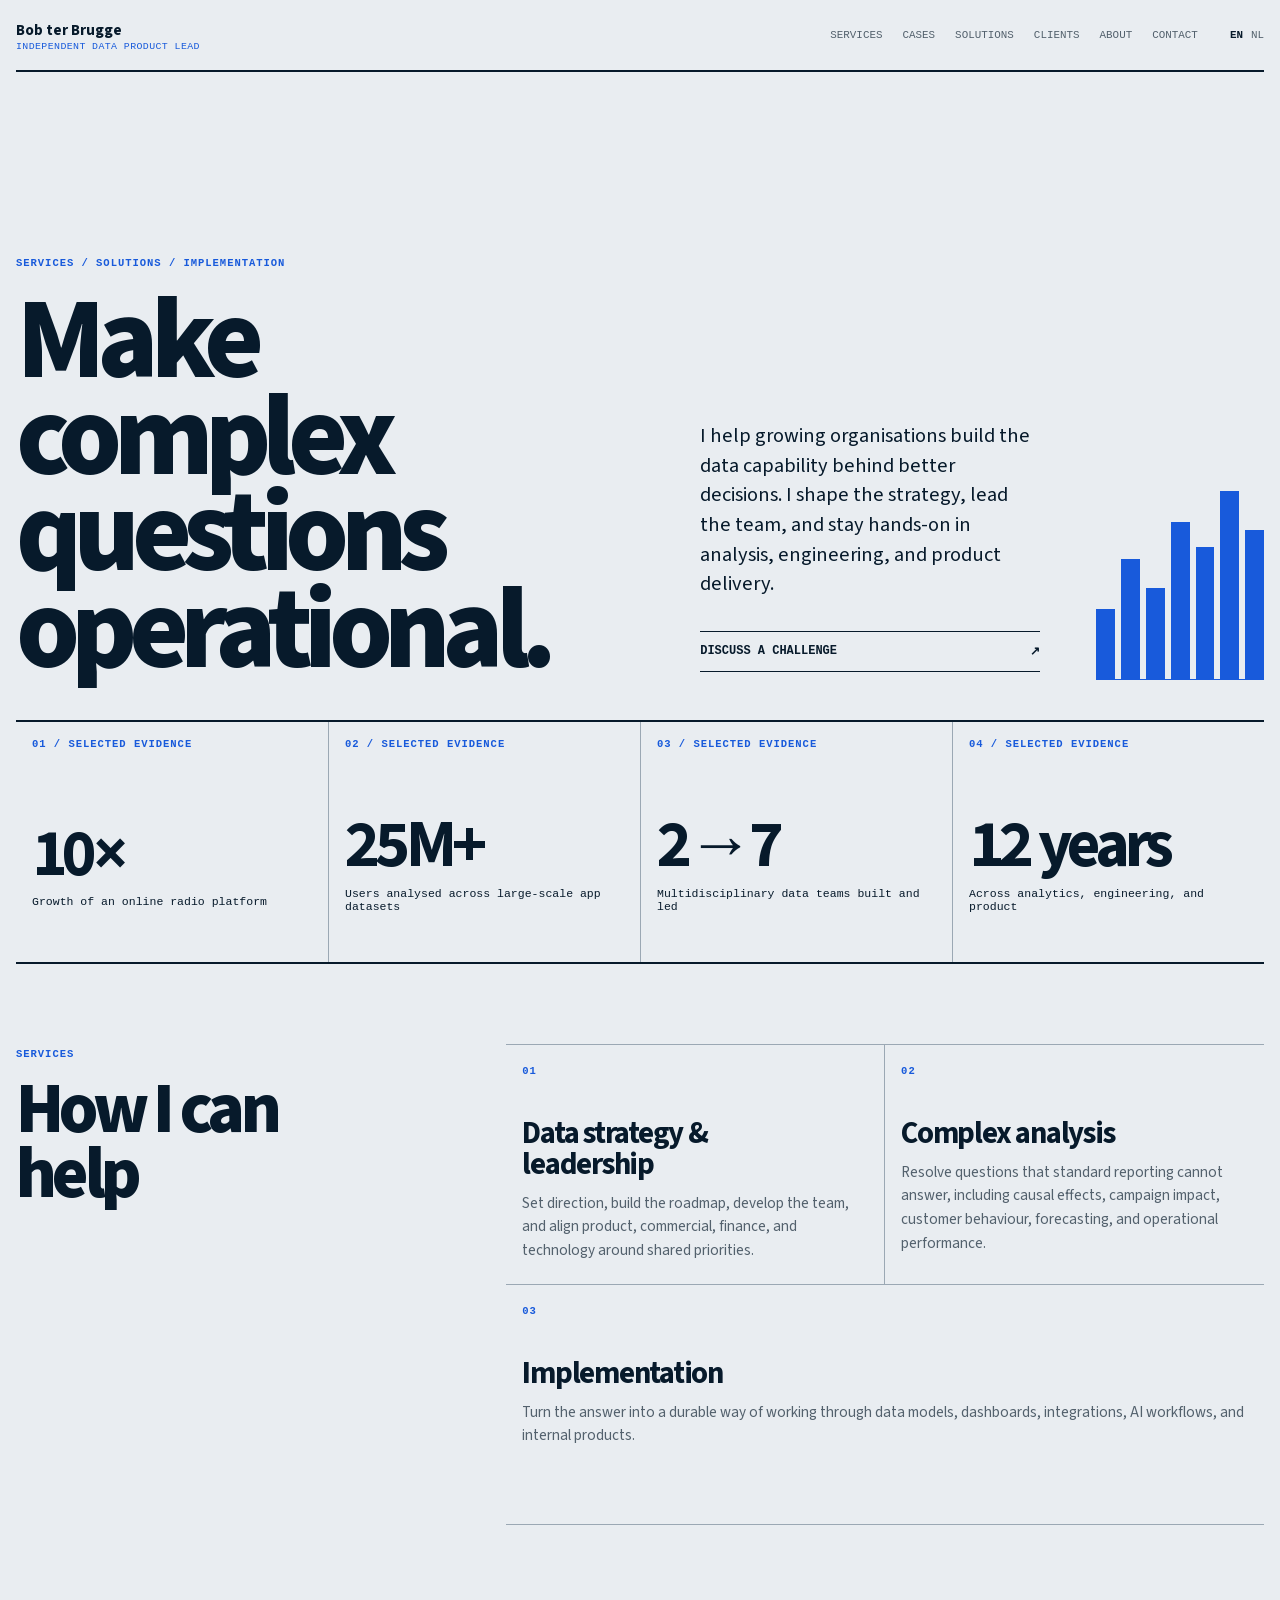
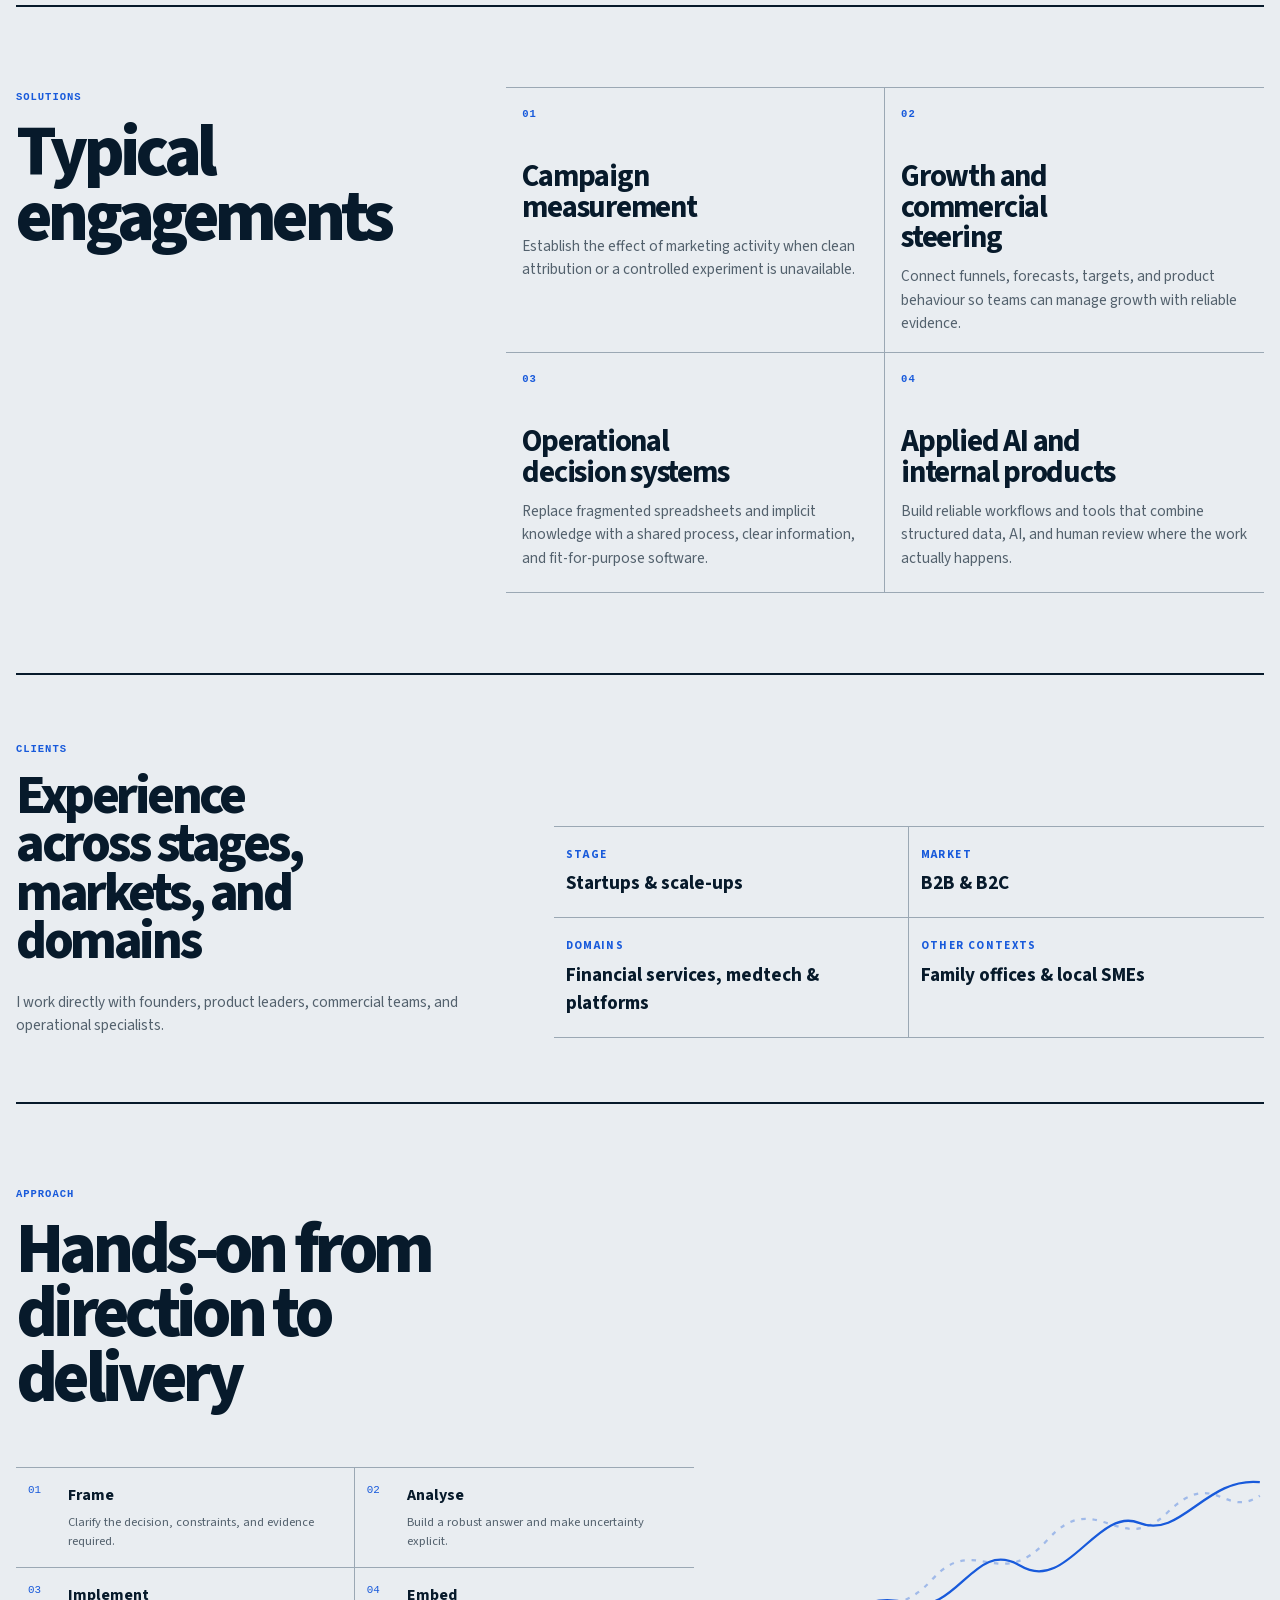
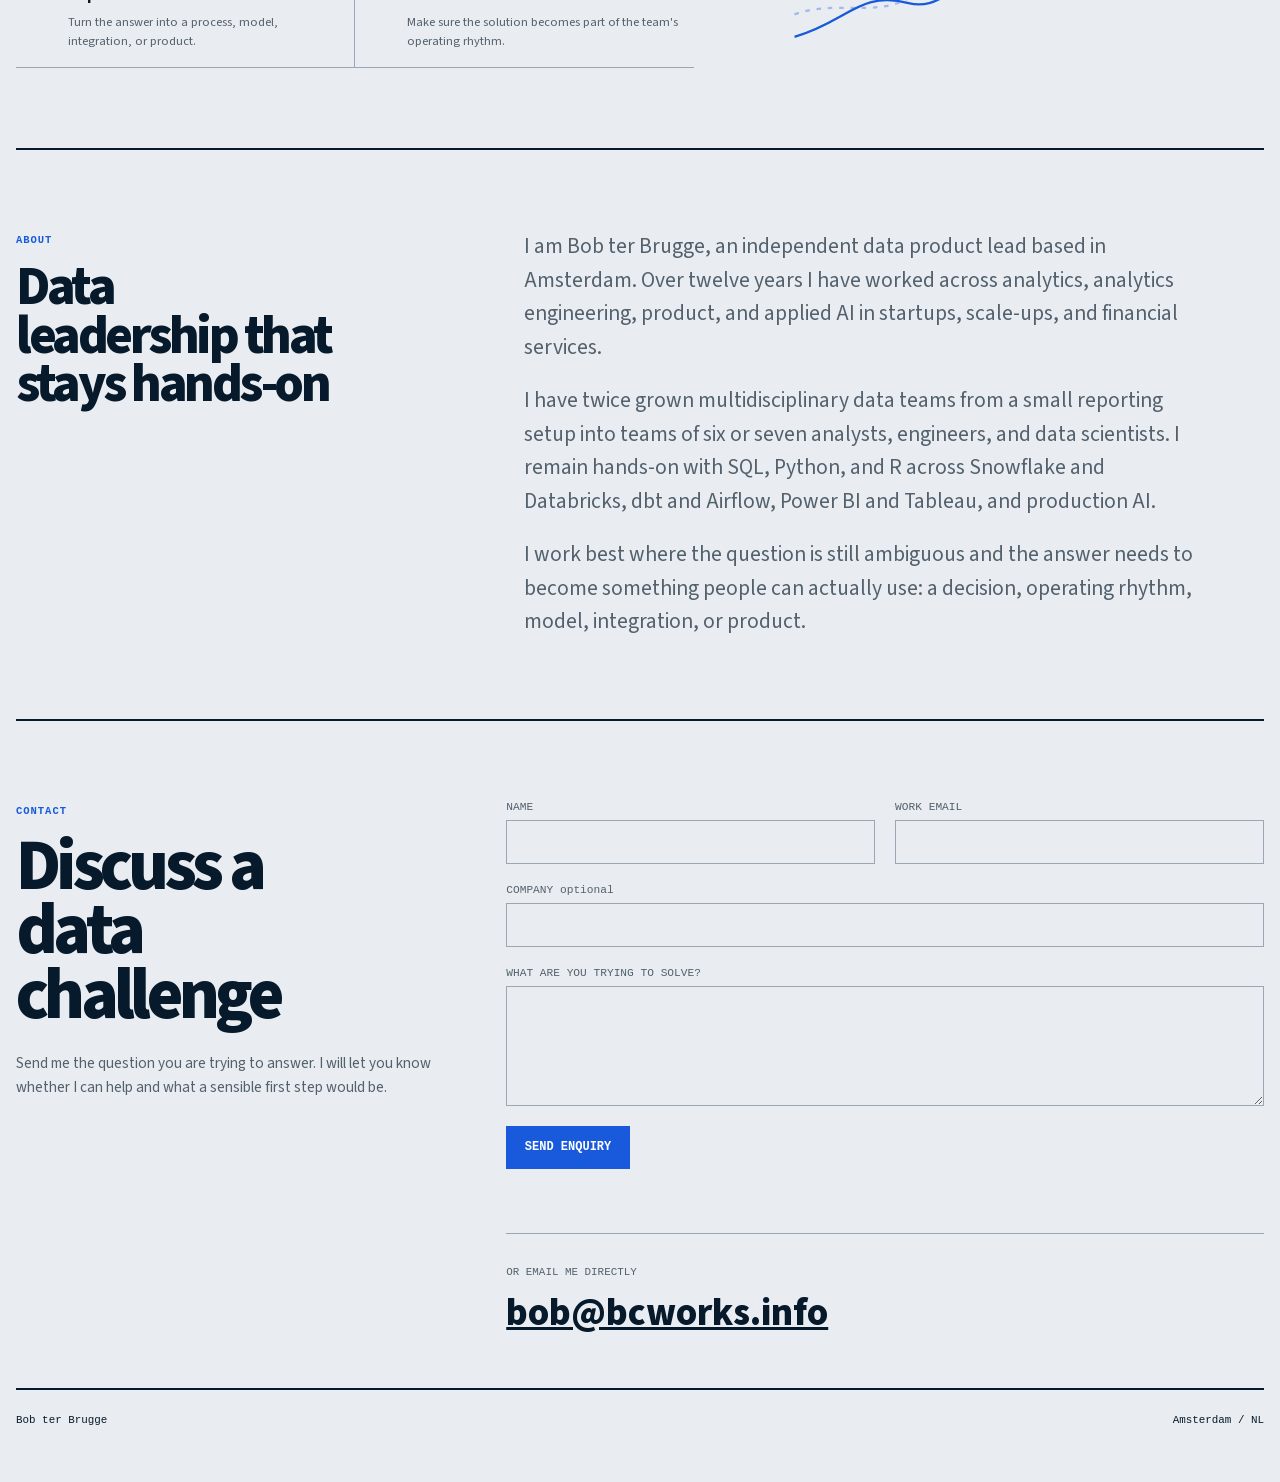
==== commit b15d5c71: "deploy: Buwab/bcworks@a8a2fc44e155aa76f2113b2ba5c6cdd526df0d91" ====
--- a/index.html
+++ b/index.html
@@ -1 +1 @@
-<!DOCTYPE html><!--y0A1AwRWrTOo_9wQmXE_Q--><html lang="en" class="__variable_35dae9 __variable_1fdbab"><head><meta charSet="utf-8"/><meta name="viewport" content="width=device-width, initial-scale=1"/><link rel="preload" href="/_next/static/media/9cf9c6e84ed13b5e-s.p.woff2" as="font" crossorigin="" type="font/woff2"/><link rel="preload" href="/_next/static/media/af4bf8399d1aacdf-s.p.woff2" as="font" crossorigin="" type="font/woff2"/><link rel="stylesheet" href="/_next/static/css/b35dbab07529d69f.css" data-precedence="next"/><link rel="preload" as="script" fetchPriority="low" href="/_next/static/chunks/webpack-24f76e09bfb7f512.js"/><script src="/_next/static/chunks/4bd1b696-c023c6e3521b1417.js" async=""></script><script src="/_next/static/chunks/255-a85cef9cc3a04b12.js" async=""></script><script src="/_next/static/chunks/main-app-e586e65dd855a73a.js" async=""></script><script src="/_next/static/chunks/619-ba102abea3e3d0e4.js" async=""></script><script src="/_next/static/chunks/app/page-2d276e61d6794b29.js" async=""></script><meta name="next-size-adjust" content=""/><title>Bob ter Brugge | Data, strategy, implementation</title><meta name="description" content="Data and strategy, complex analysis, and implementation for problems that do not fit a standard dashboard."/><meta name="author" content="Bob ter Brugge"/><link rel="canonical" href="/"/><link rel="alternate" hrefLang="en" href="/"/><link rel="alternate" hrefLang="nl" href="/nl"/><script src="/_next/static/chunks/polyfills-42372ed130431b0a.js" noModule=""></script></head><body><div hidden=""><!--$--><!--/$--></div><div class="site" lang="en"><header class="site-header"><a class="brand" href="/"><strong>Bob ter Brugge</strong><span>Independent data product specialist</span></a><nav aria-label="Primary"><a href="#services">Services</a><a href="/cases/">Cases</a><a href="#solutions">Solutions</a><a href="#clients">Clients</a><a href="#about">About</a><a href="#contact">Contact</a></nav><p class="locales"><a hrefLang="en" aria-current="page" href="/">EN</a><a hrefLang="nl" href="/nl/">NL</a></p></header><main><section class="hero"><div class="hero-title"><p class="eyebrow">Services<!-- --> / <!-- -->Solutions<!-- --> /<!-- --> <!-- -->Implementation</p><h1>Make complex questions<br/>operational.</h1></div><div class="hero-summary"><p>I help growing companies turn complex commercial and operational questions into clear decisions, practical processes, and working products.</p><a class="text-link" href="#contact">Discuss a challenge<span aria-hidden="true">↗</span></a></div><div class="bar-chart" aria-hidden="true"><i style="height:34%"></i><i style="height:58%"></i><i style="height:44%"></i><i style="height:76%"></i><i style="height:64%"></i><i style="height:91%"></i><i style="height:72%"></i></div></section><section class="metrics" aria-label="Results, not only recommendations"><article><span>0<!-- -->1<!-- --> / <!-- -->Selected evidence</span><strong>10×</strong><p>Growth of an online radio platform</p></article><article><span>0<!-- -->2<!-- --> / <!-- -->Selected evidence</span><strong>25M+ users</strong><p>Analysed across large-scale app datasets</p></article><article><span>0<!-- -->3<!-- --> / <!-- -->Selected evidence</span><strong>12 years</strong><p>Across data, growth, and product</p></article></section><section id="services" class="split-section"><div class="section-heading"><span>Services</span><h2>How I can help</h2></div><div class="service-grid"><article><span>01</span><h3>Data &amp; strategy</h3><p>Define the questions that matter, establish reliable metrics, and create a practical cadence for better decisions.</p></article><article><span>02</span><h3>Complex analysis</h3><p>Resolve questions that standard reporting cannot answer, including causal effects, campaign impact, customer behaviour, forecasting, and operational performance.</p></article><article><span>03</span><h3>Implementation</h3><p>Turn the answer into a durable way of working through dashboards, models, integrations, internal tools, and data products.</p></article></div></section><section id="solutions" class="split-section"><div class="section-heading"><span>Solutions</span><h2>Typical engagements</h2></div><div class="solution-grid"><article><span>0<!-- -->1</span><h3>Campaign measurement</h3><p>Establish the effect of marketing activity when clean attribution or a controlled experiment is unavailable.</p></article><article><span>0<!-- -->2</span><h3>Growth and commercial steering</h3><p>Connect funnels, forecasts, targets, and product behaviour so teams can manage growth with reliable evidence.</p></article><article><span>0<!-- -->3</span><h3>Operational decision systems</h3><p>Replace fragmented spreadsheets and implicit knowledge with a shared process, clear information, and fit-for-purpose software.</p></article><article><span>0<!-- -->4</span><h3>Data products and internal tools</h3><p>Translate recurring decisions into tools that make analysis available where the work actually happens.</p></article></div></section><section id="clients" class="client-section"><div><span>Clients</span><h2>Experience across stages, markets and industries</h2><p>I work directly with founders, product leaders, commercial teams, and operational specialists.</p></div><ul><li><span>Stage</span>Startups &amp; scale-ups</li><li><span>Market</span>B2B &amp; B2C</li><li><span>Domains</span>Medtech &amp; operational platforms</li><li><span>Other contexts</span>Family offices &amp; local SMEs</li></ul></section><section class="method-section"><div><span>Approach</span><h2>One specialist from question to implementation</h2><ol><li><span>01</span><strong>Frame</strong><p>Clarify the decision, constraints, and evidence required.</p></li><li><span>02</span><strong>Analyse</strong><p>Build a robust answer and make uncertainty explicit.</p></li><li><span>03</span><strong>Implement</strong><p>Turn the answer into a process, model, integration, or product.</p></li><li><span>04</span><strong>Embed</strong><p>Make sure the solution becomes part of the team&#x27;s operating rhythm.</p></li></ol></div><svg class="line-chart" viewBox="0 0 420 190" role="presentation" aria-hidden="true"><path d="M4 162 C 52 148, 61 121, 105 132 S 163 74, 204 99 S 272 46, 309 61 S 368 20, 416 25"></path><path class="line-chart-secondary" d="M4 142 C 49 126, 88 153, 126 111 S 185 124, 228 76 S 292 93, 334 52 S 384 58, 416 37"></path></svg></section><section id="about" class="about-section"><div class="section-heading"><span>About</span><h2>Senior expertise, direct collaboration</h2></div><div><p>I am Bob ter Brugge, an independent data product specialist based in Amsterdam. My background combines analytics, product development, commercial strategy, and hands-on implementation.</p><p>Clients work directly with me throughout the engagement. There is no handover between strategy, analysis, and delivery.</p></div></section><section id="contact" class="contact-section"><div class="section-heading"><span>Contact</span><h2>Discuss a data challenge</h2><p>Send me the question you are trying to answer. I will let you know whether I can help and what a sensible first step would be.</p></div><form class="contact-form"><div class="form-grid"><label><span>Name</span><input type="text" autoComplete="name" maxLength="100" required="" name="name"/></label><label><span>Work email</span><input type="email" autoComplete="email" maxLength="254" required="" name="email"/></label></div><label><span>Company<!-- --> <small>optional</small></span><input type="text" autoComplete="organization" maxLength="150" name="company"/></label><label><span>What are you trying to solve?</span><textarea name="message" rows="6" minLength="20" maxLength="4000" required=""></textarea></label><div class="honeypot" aria-hidden="true"><label>Website<input type="text" tabindex="-1" autoComplete="off" name="website"/></label></div><div class="form-footer"><button type="submit">Send enquiry</button><p class="form-status form-status-idle" aria-live="polite"></p></div></form><div class="contact-alternative"><p>Or email me directly</p><a href="mailto:bob@bcworks.info">bob@bcworks.info</a></div></section></main><footer class="site-footer"><p>Bob ter Brugge</p><p>Amsterdam / NL</p></footer></div><!--$--><!--/$--><script src="/_next/static/chunks/webpack-24f76e09bfb7f512.js" id="_R_" async=""></script><script>(self.__next_f=self.__next_f||[]).push([0])</script><script>self.__next_f.push([1,"1:\"$Sreact.fragment\"\n2:I[9766,[],\"\"]\n3:I[8924,[],\"\"]\n4:I[2619,[\"619\",\"static/chunks/619-ba102abea3e3d0e4.js\",\"974\",\"static/chunks/app/page-2d276e61d6794b29.js\"],\"\"]\ne:I[7150,[],\"\"]\n:HL[\"/_next/static/media/9cf9c6e84ed13b5e-s.p.woff2\",\"font\",{\"crossOrigin\":\"\",\"type\":\"font/woff2\"}]\n:HL[\"/_next/static/media/af4bf8399d1aacdf-s.p.woff2\",\"font\",{\"crossOrigin\":\"\",\"type\":\"font/woff2\"}]\n:HL[\"/_next/static/css/b35dbab07529d69f.css\",\"style\"]\n"])</script><script>self.__next_f.push([1,"0:{\"P\":null,\"b\":\"y0A1AwRWrTOo_9wQmXE-Q\",\"p\":\"\",\"c\":[\"\",\"\"],\"i\":false,\"f\":[[[\"\",{\"children\":[\"__PAGE__\",{}]},\"$undefined\",\"$undefined\",true],[\"\",[\"$\",\"$1\",\"c\",{\"children\":[[[\"$\",\"link\",\"0\",{\"rel\":\"stylesheet\",\"href\":\"/_next/static/css/b35dbab07529d69f.css\",\"precedence\":\"next\",\"crossOrigin\":\"$undefined\",\"nonce\":\"$undefined\"}]],[\"$\",\"html\",null,{\"lang\":\"en\",\"className\":\"__variable_35dae9 __variable_1fdbab\",\"children\":[\"$\",\"body\",null,{\"children\":[\"$\",\"$L2\",null,{\"parallelRouterKey\":\"children\",\"error\":\"$undefined\",\"errorStyles\":\"$undefined\",\"errorScripts\":\"$undefined\",\"template\":[\"$\",\"$L3\",null,{}],\"templateStyles\":\"$undefined\",\"templateScripts\":\"$undefined\",\"notFound\":[[[\"$\",\"title\",null,{\"children\":\"404: This page could not be found.\"}],[\"$\",\"div\",null,{\"style\":{\"fontFamily\":\"system-ui,\\\"Segoe UI\\\",Roboto,Helvetica,Arial,sans-serif,\\\"Apple Color Emoji\\\",\\\"Segoe UI Emoji\\\"\",\"height\":\"100vh\",\"textAlign\":\"center\",\"display\":\"flex\",\"flexDirection\":\"column\",\"alignItems\":\"center\",\"justifyContent\":\"center\"},\"children\":[\"$\",\"div\",null,{\"children\":[[\"$\",\"style\",null,{\"dangerouslySetInnerHTML\":{\"__html\":\"body{color:#000;background:#fff;margin:0}.next-error-h1{border-right:1px solid rgba(0,0,0,.3)}@media (prefers-color-scheme:dark){body{color:#fff;background:#000}.next-error-h1{border-right:1px solid rgba(255,255,255,.3)}}\"}}],[\"$\",\"h1\",null,{\"className\":\"next-error-h1\",\"style\":{\"display\":\"inline-block\",\"margin\":\"0 20px 0 0\",\"padding\":\"0 23px 0 0\",\"fontSize\":24,\"fontWeight\":500,\"verticalAlign\":\"top\",\"lineHeight\":\"49px\"},\"children\":404}],[\"$\",\"div\",null,{\"style\":{\"display\":\"inline-block\"},\"children\":[\"$\",\"h2\",null,{\"style\":{\"fontSize\":14,\"fontWeight\":400,\"lineHeight\":\"49px\",\"margin\":0},\"children\":\"This page could not be found.\"}]}]]}]}]],[]],\"forbidden\":\"$undefined\",\"unauthorized\":\"$undefined\"}]}]}]]}],{\"children\":[\"__PAGE__\",[\"$\",\"$1\",\"c\",{\"children\":[[\"$\",\"div\",null,{\"className\":\"site\",\"lang\":\"en\",\"children\":[null,[\"$\",\"header\",null,{\"className\":\"site-header\",\"children\":[[\"$\",\"$L4\",null,{\"className\":\"brand\",\"href\":\"/\",\"children\":[[\"$\",\"strong\",null,{\"children\":\"Bob ter Brugge\"}],[\"$\",\"span\",null,{\"children\":\"Independent data product specialist\"}]]}],[\"$\",\"nav\",null,{\"aria-label\":\"Primary\",\"children\":[[\"$\",\"a\",null,{\"href\":\"#services\",\"children\":\"Services\"}],[\"$\",\"$L4\",null,{\"href\":\"/cases\",\"children\":\"Cases\"}],[\"$\",\"a\",null,{\"href\":\"#solutions\",\"children\":\"Solutions\"}],[\"$\",\"a\",null,{\"href\":\"#clients\",\"children\":\"Clients\"}],[\"$\",\"a\",null,{\"href\":\"#about\",\"children\":\"About\"}],[\"$\",\"a\",null,{\"href\":\"#contact\",\"children\":\"Contact\"}]]}],[\"$\",\"p\",null,{\"className\":\"locales\",\"children\":[[\"$\",\"$L4\",null,{\"href\":\"/\",\"hrefLang\":\"en\",\"aria-current\":\"page\",\"children\":\"EN\"}],[\"$\",\"$L4\",null,{\"href\":\"/nl\",\"hrefLang\":\"nl\",\"aria-current\":\"$undefined\",\"children\":\"NL\"}]]}]]}],[\"$\",\"main\",null,{\"children\":[[\"$\",\"section\",null,{\"className\":\"hero\",\"children\":[[\"$\",\"div\",null,{\"className\":\"hero-title\",\"children\":[[\"$\",\"p\",null,{\"className\":\"eyebrow\",\"children\":[\"Services\",\" / \",\"Solutions\",\" /\",\" \",\"Implementation\"]}],[\"$\",\"h1\",null,{\"children\":[\"Make complex questions\",[\"$\",\"br\",null,{}],\"operational.\"]}]]}],[\"$\",\"div\",null,{\"className\":\"hero-summary\",\"children\":[[\"$\",\"p\",null,{\"children\":\"I help growing companies turn complex commercial and operational questions into clear decisions, practical processes, and working products.\"}],[\"$\",\"a\",null,{\"className\":\"text-link\",\"href\":\"#contact\",\"children\":[\"Discuss a challenge\",[\"$\",\"span\",null,{\"aria-hidden\":\"true\",\"children\":\"↗\"}]]}]]}],[\"$\",\"div\",null,{\"className\":\"bar-chart\",\"aria-hidden\":\"true\",\"children\":[[\"$\",\"i\",\"0\",{\"style\":{\"height\":\"34%\"}}],[\"$\",\"i\",\"1\",{\"style\":{\"height\":\"58%\"}}],[\"$\",\"i\",\"2\",{\"style\":{\"height\":\"44%\"}}],[\"$\",\"i\",\"3\",{\"style\":{\"height\":\"76%\"}}],[\"$\",\"i\",\"4\",{\"style\":{\"height\":\"64%\"}}],[\"$\",\"i\",\"5\",{\"style\":{\"height\":\"91%\"}}],[\"$\",\"i\",\"6\",{\"style\":{\"height\":\"72%\"}}]]}]]}],[\"$\",\"section\",null,{\"className\":\"metrics\",\"aria-label\":\"Results, not only recommendations\",\"children\":[[\"$\",\"article\",\"Growth of an online radio platform\",{\"children\":[[\"$\",\"span\",null,{\"children\":[\"0\",1,\" / \",\"Selected evidence\"]}],[\"$\",\"strong\",null,{\"children\":\"10×\"}],[\"$\",\"p\",null,{\"children\":\"Growth of an online radio platform\"}]]}],[\"$\",\"article\",\"Analysed across large-scale app datasets\",{\"children\":[[\"$\",\"span\",null,{\"children\":[\"0\",2,\" / \",\"Selected evidence\"]}],[\"$\",\"strong\",null,{\"children\":\"25M+ users\"}],[\"$\",\"p\",null,{\"children\":\"Analysed across large-scale app datasets\"}]]}],[\"$\",\"article\",\"Across data, growth, and product\",{\"children\":[[\"$\",\"span\",null,{\"children\":[\"0\",3,\" / \",\"Selected evidence\"]}],[\"$\",\"strong\",null,{\"children\":\"12 years\"}],[\"$\",\"p\",null,{\"children\":\"Across data, growth, and product\"}]]}]]}],[\"$\",\"section\",null,{\"id\":\"services\",\"className\":\"split-section\",\"children\":[[\"$\",\"div\",null,{\"className\":\"section-heading\",\"children\":[[\"$\",\"span\",null,{\"children\":\"Services\"}],[\"$\",\"h2\",null,{\"children\":\"How I can help\"}]]}],\"$L5\"]}],\"$L6\",\"$L7\",\"$L8\",\"$L9\",\"$La\"]}],\"$Lb\"]}],null,\"$Lc\"]}],{},null,false]},null,false],\"$Ld\",false]],\"m\":\"$undefined\",\"G\":[\"$e\",[]],\"s\":false,\"S\":true}\n"])</script><script>self.__next_f.push([1,"f:I[9464,[\"619\",\"static/chunks/619-ba102abea3e3d0e4.js\",\"974\",\"static/chunks/app/page-2d276e61d6794b29.js\"],\"ContactForm\"]\n10:I[4431,[],\"OutletBoundary\"]\n12:I[5278,[],\"AsyncMetadataOutlet\"]\n14:I[4431,[],\"ViewportBoundary\"]\n16:I[4431,[],\"MetadataBoundary\"]\n17:\"$Sreact.suspense\"\n"])</script><script>self.__next_f.push([1,"5:[\"$\",\"div\",null,{\"className\":\"service-grid\",\"children\":[[\"$\",\"article\",\"01\",{\"children\":[[\"$\",\"span\",null,{\"children\":\"01\"}],[\"$\",\"h3\",null,{\"children\":\"Data \u0026 strategy\"}],[\"$\",\"p\",null,{\"children\":\"Define the questions that matter, establish reliable metrics, and create a practical cadence for better decisions.\"}]]}],[\"$\",\"article\",\"02\",{\"children\":[[\"$\",\"span\",null,{\"children\":\"02\"}],[\"$\",\"h3\",null,{\"children\":\"Complex analysis\"}],[\"$\",\"p\",null,{\"children\":\"Resolve questions that standard reporting cannot answer, including causal effects, campaign impact, customer behaviour, forecasting, and operational performance.\"}]]}],[\"$\",\"article\",\"03\",{\"children\":[[\"$\",\"span\",null,{\"children\":\"03\"}],[\"$\",\"h3\",null,{\"children\":\"Implementation\"}],[\"$\",\"p\",null,{\"children\":\"Turn the answer into a durable way of working through dashboards, models, integrations, internal tools, and data products.\"}]]}]]}]\n"])</script><script>self.__next_f.push([1,"6:[\"$\",\"section\",null,{\"id\":\"solutions\",\"className\":\"split-section\",\"children\":[[\"$\",\"div\",null,{\"className\":\"section-heading\",\"children\":[[\"$\",\"span\",null,{\"children\":\"Solutions\"}],[\"$\",\"h2\",null,{\"children\":\"Typical engagements\"}]]}],[\"$\",\"div\",null,{\"className\":\"solution-grid\",\"children\":[[\"$\",\"article\",\"Campaign measurement\",{\"children\":[[\"$\",\"span\",null,{\"children\":[\"0\",1]}],[\"$\",\"h3\",null,{\"children\":\"Campaign measurement\"}],[\"$\",\"p\",null,{\"children\":\"Establish the effect of marketing activity when clean attribution or a controlled experiment is unavailable.\"}]]}],[\"$\",\"article\",\"Growth and commercial steering\",{\"children\":[[\"$\",\"span\",null,{\"children\":[\"0\",2]}],[\"$\",\"h3\",null,{\"children\":\"Growth and commercial steering\"}],[\"$\",\"p\",null,{\"children\":\"Connect funnels, forecasts, targets, and product behaviour so teams can manage growth with reliable evidence.\"}]]}],[\"$\",\"article\",\"Operational decision systems\",{\"children\":[[\"$\",\"span\",null,{\"children\":[\"0\",3]}],[\"$\",\"h3\",null,{\"children\":\"Operational decision systems\"}],[\"$\",\"p\",null,{\"children\":\"Replace fragmented spreadsheets and implicit knowledge with a shared process, clear information, and fit-for-purpose software.\"}]]}],[\"$\",\"article\",\"Data products and internal tools\",{\"children\":[[\"$\",\"span\",null,{\"children\":[\"0\",4]}],[\"$\",\"h3\",null,{\"children\":\"Data products and internal tools\"}],[\"$\",\"p\",null,{\"children\":\"Translate recurring decisions into tools that make analysis available where the work actually happens.\"}]]}]]}]]}]\n"])</script><script>self.__next_f.push([1,"7:[\"$\",\"section\",null,{\"id\":\"clients\",\"className\":\"client-section\",\"children\":[[\"$\",\"div\",null,{\"children\":[[\"$\",\"span\",null,{\"children\":\"Clients\"}],[\"$\",\"h2\",null,{\"children\":\"Experience across stages, markets and industries\"}],[\"$\",\"p\",null,{\"children\":\"I work directly with founders, product leaders, commercial teams, and operational specialists.\"}]]}],[\"$\",\"ul\",null,{\"children\":[[\"$\",\"li\",\"Stage\",{\"children\":[[\"$\",\"span\",null,{\"children\":\"Stage\"}],\"Startups \u0026 scale-ups\"]}],[\"$\",\"li\",\"Market\",{\"children\":[[\"$\",\"span\",null,{\"children\":\"Market\"}],\"B2B \u0026 B2C\"]}],[\"$\",\"li\",\"Domains\",{\"children\":[[\"$\",\"span\",null,{\"children\":\"Domains\"}],\"Medtech \u0026 operational platforms\"]}],[\"$\",\"li\",\"Other contexts\",{\"children\":[[\"$\",\"span\",null,{\"children\":\"Other contexts\"}],\"Family offices \u0026 local SMEs\"]}]]}]]}]\n"])</script><script>self.__next_f.push([1,"8:[\"$\",\"section\",null,{\"className\":\"method-section\",\"children\":[[\"$\",\"div\",null,{\"children\":[[\"$\",\"span\",null,{\"children\":\"Approach\"}],[\"$\",\"h2\",null,{\"children\":\"One specialist from question to implementation\"}],[\"$\",\"ol\",null,{\"children\":[[\"$\",\"li\",\"01\",{\"children\":[[\"$\",\"span\",null,{\"children\":\"01\"}],[\"$\",\"strong\",null,{\"children\":\"Frame\"}],[\"$\",\"p\",null,{\"children\":\"Clarify the decision, constraints, and evidence required.\"}]]}],[\"$\",\"li\",\"02\",{\"children\":[[\"$\",\"span\",null,{\"children\":\"02\"}],[\"$\",\"strong\",null,{\"children\":\"Analyse\"}],[\"$\",\"p\",null,{\"children\":\"Build a robust answer and make uncertainty explicit.\"}]]}],[\"$\",\"li\",\"03\",{\"children\":[[\"$\",\"span\",null,{\"children\":\"03\"}],[\"$\",\"strong\",null,{\"children\":\"Implement\"}],[\"$\",\"p\",null,{\"children\":\"Turn the answer into a process, model, integration, or product.\"}]]}],[\"$\",\"li\",\"04\",{\"children\":[[\"$\",\"span\",null,{\"children\":\"04\"}],[\"$\",\"strong\",null,{\"children\":\"Embed\"}],[\"$\",\"p\",null,{\"children\":\"Make sure the solution becomes part of the team's operating rhythm.\"}]]}]]}]]}],[\"$\",\"svg\",null,{\"className\":\"line-chart\",\"viewBox\":\"0 0 420 190\",\"role\":\"presentation\",\"aria-hidden\":\"true\",\"children\":[[\"$\",\"path\",null,{\"d\":\"M4 162 C 52 148, 61 121, 105 132 S 163 74, 204 99 S 272 46, 309 61 S 368 20, 416 25\"}],[\"$\",\"path\",null,{\"className\":\"line-chart-secondary\",\"d\":\"M4 142 C 49 126, 88 153, 126 111 S 185 124, 228 76 S 292 93, 334 52 S 384 58, 416 37\"}]]}]]}]\n"])</script><script>self.__next_f.push([1,"9:[\"$\",\"section\",null,{\"id\":\"about\",\"className\":\"about-section\",\"children\":[[\"$\",\"div\",null,{\"className\":\"section-heading\",\"children\":[[\"$\",\"span\",null,{\"children\":\"About\"}],[\"$\",\"h2\",null,{\"children\":\"Senior expertise, direct collaboration\"}]]}],[\"$\",\"div\",null,{\"children\":[[\"$\",\"p\",\"I am Bob ter Brugge, an independent data product specialist based in Amsterdam. My background combines analytics, product development, commercial strategy, and hands-on implementation.\",{\"children\":\"I am Bob ter Brugge, an independent data product specialist based in Amsterdam. My background combines analytics, product development, commercial strategy, and hands-on implementation.\"}],[\"$\",\"p\",\"Clients work directly with me throughout the engagement. There is no handover between strategy, analysis, and delivery.\",{\"children\":\"Clients work directly with me throughout the engagement. There is no handover between strategy, analysis, and delivery.\"}]]}]]}]\n"])</script><script>self.__next_f.push([1,"a:[\"$\",\"section\",null,{\"id\":\"contact\",\"className\":\"contact-section\",\"children\":[[\"$\",\"div\",null,{\"className\":\"section-heading\",\"children\":[[\"$\",\"span\",null,{\"children\":\"Contact\"}],[\"$\",\"h2\",null,{\"children\":\"Discuss a data challenge\"}],[\"$\",\"p\",null,{\"children\":\"Send me the question you are trying to answer. I will let you know whether I can help and what a sensible first step would be.\"}]]}],[\"$\",\"$Lf\",null,{\"copy\":{\"name\":\"Name\",\"email\":\"Work email\",\"company\":\"Company\",\"companyOptional\":\"optional\",\"message\":\"What are you trying to solve?\",\"submit\":\"Send enquiry\",\"sending\":\"Sending\",\"success\":\"Thank you. Your enquiry has been sent.\",\"error\":\"The form could not be sent. Please email me directly at bob@bcworks.info.\",\"emailAlternative\":\"Or email me directly\"}}],[\"$\",\"div\",null,{\"className\":\"contact-alternative\",\"children\":[[\"$\",\"p\",null,{\"children\":\"Or email me directly\"}],[\"$\",\"a\",null,{\"href\":\"mailto:bob@bcworks.info\",\"children\":\"bob@bcworks.info\"}]]}]]}]\n"])</script><script>self.__next_f.push([1,"b:[\"$\",\"footer\",null,{\"className\":\"site-footer\",\"children\":[[\"$\",\"p\",null,{\"children\":\"Bob ter Brugge\"}],[\"$\",\"p\",null,{\"children\":\"Amsterdam / NL\"}]]}]\nc:[\"$\",\"$L10\",null,{\"children\":[\"$L11\",[\"$\",\"$L12\",null,{\"promise\":\"$@13\"}]]}]\nd:[\"$\",\"$1\",\"h\",{\"children\":[null,[[\"$\",\"$L14\",null,{\"children\":\"$L15\"}],[\"$\",\"meta\",null,{\"name\":\"next-size-adjust\",\"content\":\"\"}]],[\"$\",\"$L16\",null,{\"children\":[\"$\",\"div\",null,{\"hidden\":true,\"children\":[\"$\",\"$17\",null,{\"fallback\":null,\"children\":\"$L18\"}]}]}]]}]\n"])</script><script>self.__next_f.push([1,"15:[[\"$\",\"meta\",\"0\",{\"charSet\":\"utf-8\"}],[\"$\",\"meta\",\"1\",{\"name\":\"viewport\",\"content\":\"width=device-width, initial-scale=1\"}]]\n11:null\n"])</script><script>self.__next_f.push([1,"13:{\"metadata\":[[\"$\",\"title\",\"0\",{\"children\":\"Bob ter Brugge | Data, strategy, implementation\"}],[\"$\",\"meta\",\"1\",{\"name\":\"description\",\"content\":\"Data and strategy, complex analysis, and implementation for problems that do not fit a standard dashboard.\"}],[\"$\",\"meta\",\"2\",{\"name\":\"author\",\"content\":\"Bob ter Brugge\"}],[\"$\",\"link\",\"3\",{\"rel\":\"canonical\",\"href\":\"/\"}],[\"$\",\"link\",\"4\",{\"rel\":\"alternate\",\"hrefLang\":\"en\",\"href\":\"/\"}],[\"$\",\"link\",\"5\",{\"rel\":\"alternate\",\"hrefLang\":\"nl\",\"href\":\"/nl\"}]],\"error\":null,\"digest\":\"$undefined\"}\n"])</script><script>self.__next_f.push([1,"18:\"$13:metadata\"\n"])</script></body></html>+<!DOCTYPE html><!--xzANwdcAS1MBBscuXfkkz--><html lang="en" class="__variable_35dae9 __variable_1fdbab"><head><meta charSet="utf-8"/><meta name="viewport" content="width=device-width, initial-scale=1"/><link rel="preload" href="/_next/static/media/9cf9c6e84ed13b5e-s.p.woff2" as="font" crossorigin="" type="font/woff2"/><link rel="preload" href="/_next/static/media/af4bf8399d1aacdf-s.p.woff2" as="font" crossorigin="" type="font/woff2"/><link rel="stylesheet" href="/_next/static/css/1bca3c90b4a3e3cb.css" data-precedence="next"/><link rel="preload" as="script" fetchPriority="low" href="/_next/static/chunks/webpack-24f76e09bfb7f512.js"/><script src="/_next/static/chunks/4bd1b696-c023c6e3521b1417.js" async=""></script><script src="/_next/static/chunks/255-a85cef9cc3a04b12.js" async=""></script><script src="/_next/static/chunks/main-app-e586e65dd855a73a.js" async=""></script><script src="/_next/static/chunks/619-ba102abea3e3d0e4.js" async=""></script><script src="/_next/static/chunks/app/page-2d276e61d6794b29.js" async=""></script><meta name="next-size-adjust" content=""/><title>Bob ter Brugge | Data product lead</title><meta name="description" content="Hands-on data product leadership, complex analysis, and implementation for growing organisations."/><meta name="author" content="Bob ter Brugge"/><link rel="canonical" href="/"/><link rel="alternate" hrefLang="en" href="/"/><link rel="alternate" hrefLang="nl" href="/nl"/><script src="/_next/static/chunks/polyfills-42372ed130431b0a.js" noModule=""></script></head><body><div hidden=""><!--$--><!--/$--></div><div class="site" lang="en"><header class="site-header"><a class="brand" href="/"><strong>Bob ter Brugge</strong><span>Independent data product lead</span></a><nav aria-label="Primary"><a href="#services">Services</a><a href="/cases/">Cases</a><a href="#solutions">Solutions</a><a href="#clients">Clients</a><a href="#about">About</a><a href="#contact">Contact</a></nav><p class="locales"><a hrefLang="en" aria-current="page" href="/">EN</a><a hrefLang="nl" href="/nl/">NL</a></p></header><main><section class="hero"><div class="hero-title"><p class="eyebrow">Services<!-- --> / <!-- -->Solutions<!-- --> /<!-- --> <!-- -->Implementation</p><h1>Make complex questions<br/>operational.</h1></div><div class="hero-summary"><p>I help growing organisations build the data capability behind better decisions. I shape the strategy, lead the team, and stay hands-on in analysis, engineering, and product delivery.</p><a class="text-link" href="#contact">Discuss a challenge<span aria-hidden="true">↗</span></a></div><div class="bar-chart" aria-hidden="true"><i style="height:34%"></i><i style="height:58%"></i><i style="height:44%"></i><i style="height:76%"></i><i style="height:64%"></i><i style="height:91%"></i><i style="height:72%"></i></div></section><section class="metrics" aria-label="Results, not only recommendations"><article><span>0<!-- -->1<!-- --> / <!-- -->Selected evidence</span><strong>10×</strong><p>Growth of an online radio platform</p></article><article><span>0<!-- -->2<!-- --> / <!-- -->Selected evidence</span><strong>25M+</strong><p>Users analysed across large-scale app datasets</p></article><article><span>0<!-- -->3<!-- --> / <!-- -->Selected evidence</span><strong>2→7</strong><p>Multidisciplinary data teams built and led</p></article><article><span>0<!-- -->4<!-- --> / <!-- -->Selected evidence</span><strong>12 years</strong><p>Across analytics, engineering, and product</p></article></section><section id="services" class="split-section"><div class="section-heading"><span>Services</span><h2>How I can help</h2></div><div class="service-grid"><article><span>01</span><h3>Data strategy &amp; leadership</h3><p>Set direction, build the roadmap, develop the team, and align product, commercial, finance, and technology around shared priorities.</p></article><article><span>02</span><h3>Complex analysis</h3><p>Resolve questions that standard reporting cannot answer, including causal effects, campaign impact, customer behaviour, forecasting, and operational performance.</p></article><article><span>03</span><h3>Implementation</h3><p>Turn the answer into a durable way of working through data models, dashboards, integrations, AI workflows, and internal products.</p></article></div></section><section id="solutions" class="split-section"><div class="section-heading"><span>Solutions</span><h2>Typical engagements</h2></div><div class="solution-grid"><article><span>0<!-- -->1</span><h3>Campaign measurement</h3><p>Establish the effect of marketing activity when clean attribution or a controlled experiment is unavailable.</p></article><article><span>0<!-- -->2</span><h3>Growth and commercial steering</h3><p>Connect funnels, forecasts, targets, and product behaviour so teams can manage growth with reliable evidence.</p></article><article><span>0<!-- -->3</span><h3>Operational decision systems</h3><p>Replace fragmented spreadsheets and implicit knowledge with a shared process, clear information, and fit-for-purpose software.</p></article><article><span>0<!-- -->4</span><h3>Applied AI and internal products</h3><p>Build reliable workflows and tools that combine structured data, AI, and human review where the work actually happens.</p></article></div></section><section id="clients" class="client-section"><div><span>Clients</span><h2>Experience across stages, markets, and domains</h2><p>I work directly with founders, product leaders, commercial teams, and operational specialists.</p></div><ul><li><span>Stage</span>Startups &amp; scale-ups</li><li><span>Market</span>B2B &amp; B2C</li><li><span>Domains</span>Financial services, medtech &amp; platforms</li><li><span>Other contexts</span>Family offices &amp; local SMEs</li></ul></section><section class="method-section"><div><span>Approach</span><h2>Hands-on from direction to delivery</h2><ol><li><span>01</span><strong>Frame</strong><p>Clarify the decision, constraints, and evidence required.</p></li><li><span>02</span><strong>Analyse</strong><p>Build a robust answer and make uncertainty explicit.</p></li><li><span>03</span><strong>Implement</strong><p>Turn the answer into a process, model, integration, or product.</p></li><li><span>04</span><strong>Embed</strong><p>Make sure the solution becomes part of the team&#x27;s operating rhythm.</p></li></ol></div><svg class="line-chart" viewBox="0 0 420 190" role="presentation" aria-hidden="true"><path d="M4 162 C 52 148, 61 121, 105 132 S 163 74, 204 99 S 272 46, 309 61 S 368 20, 416 25"></path><path class="line-chart-secondary" d="M4 142 C 49 126, 88 153, 126 111 S 185 124, 228 76 S 292 93, 334 52 S 384 58, 416 37"></path></svg></section><section id="about" class="about-section"><div class="section-heading"><span>About</span><h2>Data leadership that stays hands-on</h2></div><div><p>I am Bob ter Brugge, an independent data product lead based in Amsterdam. Over twelve years I have worked across analytics, analytics engineering, product, and applied AI in startups, scale-ups, and financial services.</p><p>I have twice grown multidisciplinary data teams from a small reporting setup into teams of six or seven analysts, engineers, and data scientists. I remain hands-on with SQL, Python, and R across Snowflake and Databricks, dbt and Airflow, Power BI and Tableau, and production AI.</p><p>I work best where the question is still ambiguous and the answer needs to become something people can actually use: a decision, operating rhythm, model, integration, or product.</p></div></section><section id="contact" class="contact-section"><div class="section-heading"><span>Contact</span><h2>Discuss a data challenge</h2><p>Send me the question you are trying to answer. I will let you know whether I can help and what a sensible first step would be.</p></div><form class="contact-form"><div class="form-grid"><label><span>Name</span><input type="text" autoComplete="name" maxLength="100" required="" name="name"/></label><label><span>Work email</span><input type="email" autoComplete="email" maxLength="254" required="" name="email"/></label></div><label><span>Company<!-- --> <small>optional</small></span><input type="text" autoComplete="organization" maxLength="150" name="company"/></label><label><span>What are you trying to solve?</span><textarea name="message" rows="6" minLength="20" maxLength="4000" required=""></textarea></label><div class="honeypot" aria-hidden="true"><label>Website<input type="text" tabindex="-1" autoComplete="off" name="website"/></label></div><div class="form-footer"><button type="submit">Send enquiry</button><p class="form-status form-status-idle" aria-live="polite"></p></div></form><div class="contact-alternative"><p>Or email me directly</p><a href="mailto:bob@bcworks.info">bob@bcworks.info</a></div></section></main><footer class="site-footer"><p>Bob ter Brugge</p><p>Amsterdam / NL</p></footer></div><!--$--><!--/$--><script src="/_next/static/chunks/webpack-24f76e09bfb7f512.js" id="_R_" async=""></script><script>(self.__next_f=self.__next_f||[]).push([0])</script><script>self.__next_f.push([1,"1:\"$Sreact.fragment\"\n2:I[9766,[],\"\"]\n3:I[8924,[],\"\"]\n4:I[2619,[\"619\",\"static/chunks/619-ba102abea3e3d0e4.js\",\"974\",\"static/chunks/app/page-2d276e61d6794b29.js\"],\"\"]\n10:I[7150,[],\"\"]\n:HL[\"/_next/static/media/9cf9c6e84ed13b5e-s.p.woff2\",\"font\",{\"crossOrigin\":\"\",\"type\":\"font/woff2\"}]\n:HL[\"/_next/static/media/af4bf8399d1aacdf-s.p.woff2\",\"font\",{\"crossOrigin\":\"\",\"type\":\"font/woff2\"}]\n:HL[\"/_next/static/css/1bca3c90b4a3e3cb.css\",\"style\"]\n"])</script><script>self.__next_f.push([1,"0:{\"P\":null,\"b\":\"xzANwdcAS1MBBscuXfkkz\",\"p\":\"\",\"c\":[\"\",\"\"],\"i\":false,\"f\":[[[\"\",{\"children\":[\"__PAGE__\",{}]},\"$undefined\",\"$undefined\",true],[\"\",[\"$\",\"$1\",\"c\",{\"children\":[[[\"$\",\"link\",\"0\",{\"rel\":\"stylesheet\",\"href\":\"/_next/static/css/1bca3c90b4a3e3cb.css\",\"precedence\":\"next\",\"crossOrigin\":\"$undefined\",\"nonce\":\"$undefined\"}]],[\"$\",\"html\",null,{\"lang\":\"en\",\"className\":\"__variable_35dae9 __variable_1fdbab\",\"children\":[\"$\",\"body\",null,{\"children\":[\"$\",\"$L2\",null,{\"parallelRouterKey\":\"children\",\"error\":\"$undefined\",\"errorStyles\":\"$undefined\",\"errorScripts\":\"$undefined\",\"template\":[\"$\",\"$L3\",null,{}],\"templateStyles\":\"$undefined\",\"templateScripts\":\"$undefined\",\"notFound\":[[[\"$\",\"title\",null,{\"children\":\"404: This page could not be found.\"}],[\"$\",\"div\",null,{\"style\":{\"fontFamily\":\"system-ui,\\\"Segoe UI\\\",Roboto,Helvetica,Arial,sans-serif,\\\"Apple Color Emoji\\\",\\\"Segoe UI Emoji\\\"\",\"height\":\"100vh\",\"textAlign\":\"center\",\"display\":\"flex\",\"flexDirection\":\"column\",\"alignItems\":\"center\",\"justifyContent\":\"center\"},\"children\":[\"$\",\"div\",null,{\"children\":[[\"$\",\"style\",null,{\"dangerouslySetInnerHTML\":{\"__html\":\"body{color:#000;background:#fff;margin:0}.next-error-h1{border-right:1px solid rgba(0,0,0,.3)}@media (prefers-color-scheme:dark){body{color:#fff;background:#000}.next-error-h1{border-right:1px solid rgba(255,255,255,.3)}}\"}}],[\"$\",\"h1\",null,{\"className\":\"next-error-h1\",\"style\":{\"display\":\"inline-block\",\"margin\":\"0 20px 0 0\",\"padding\":\"0 23px 0 0\",\"fontSize\":24,\"fontWeight\":500,\"verticalAlign\":\"top\",\"lineHeight\":\"49px\"},\"children\":404}],[\"$\",\"div\",null,{\"style\":{\"display\":\"inline-block\"},\"children\":[\"$\",\"h2\",null,{\"style\":{\"fontSize\":14,\"fontWeight\":400,\"lineHeight\":\"49px\",\"margin\":0},\"children\":\"This page could not be found.\"}]}]]}]}]],[]],\"forbidden\":\"$undefined\",\"unauthorized\":\"$undefined\"}]}]}]]}],{\"children\":[\"__PAGE__\",[\"$\",\"$1\",\"c\",{\"children\":[[\"$\",\"div\",null,{\"className\":\"site\",\"lang\":\"en\",\"children\":[null,[\"$\",\"header\",null,{\"className\":\"site-header\",\"children\":[[\"$\",\"$L4\",null,{\"className\":\"brand\",\"href\":\"/\",\"children\":[[\"$\",\"strong\",null,{\"children\":\"Bob ter Brugge\"}],[\"$\",\"span\",null,{\"children\":\"Independent data product lead\"}]]}],[\"$\",\"nav\",null,{\"aria-label\":\"Primary\",\"children\":[[\"$\",\"a\",null,{\"href\":\"#services\",\"children\":\"Services\"}],[\"$\",\"$L4\",null,{\"href\":\"/cases\",\"children\":\"Cases\"}],[\"$\",\"a\",null,{\"href\":\"#solutions\",\"children\":\"Solutions\"}],[\"$\",\"a\",null,{\"href\":\"#clients\",\"children\":\"Clients\"}],[\"$\",\"a\",null,{\"href\":\"#about\",\"children\":\"About\"}],[\"$\",\"a\",null,{\"href\":\"#contact\",\"children\":\"Contact\"}]]}],[\"$\",\"p\",null,{\"className\":\"locales\",\"children\":[[\"$\",\"$L4\",null,{\"href\":\"/\",\"hrefLang\":\"en\",\"aria-current\":\"page\",\"children\":\"EN\"}],[\"$\",\"$L4\",null,{\"href\":\"/nl\",\"hrefLang\":\"nl\",\"aria-current\":\"$undefined\",\"children\":\"NL\"}]]}]]}],[\"$\",\"main\",null,{\"children\":[[\"$\",\"section\",null,{\"className\":\"hero\",\"children\":[[\"$\",\"div\",null,{\"className\":\"hero-title\",\"children\":[[\"$\",\"p\",null,{\"className\":\"eyebrow\",\"children\":[\"Services\",\" / \",\"Solutions\",\" /\",\" \",\"Implementation\"]}],[\"$\",\"h1\",null,{\"children\":[\"Make complex questions\",[\"$\",\"br\",null,{}],\"operational.\"]}]]}],[\"$\",\"div\",null,{\"className\":\"hero-summary\",\"children\":[[\"$\",\"p\",null,{\"children\":\"I help growing organisations build the data capability behind better decisions. I shape the strategy, lead the team, and stay hands-on in analysis, engineering, and product delivery.\"}],[\"$\",\"a\",null,{\"className\":\"text-link\",\"href\":\"#contact\",\"children\":[\"Discuss a challenge\",[\"$\",\"span\",null,{\"aria-hidden\":\"true\",\"children\":\"↗\"}]]}]]}],[\"$\",\"div\",null,{\"className\":\"bar-chart\",\"aria-hidden\":\"true\",\"children\":[[\"$\",\"i\",\"0\",{\"style\":{\"height\":\"34%\"}}],[\"$\",\"i\",\"1\",{\"style\":{\"height\":\"58%\"}}],[\"$\",\"i\",\"2\",{\"style\":{\"height\":\"44%\"}}],[\"$\",\"i\",\"3\",{\"style\":{\"height\":\"76%\"}}],[\"$\",\"i\",\"4\",{\"style\":{\"height\":\"64%\"}}],[\"$\",\"i\",\"5\",{\"style\":{\"height\":\"91%\"}}],[\"$\",\"i\",\"6\",{\"style\":{\"height\":\"72%\"}}]]}]]}],[\"$\",\"section\",null,{\"className\":\"metrics\",\"aria-label\":\"Results, not only recommendations\",\"children\":[[\"$\",\"article\",\"Growth of an online radio platform\",{\"children\":[[\"$\",\"span\",null,{\"children\":[\"0\",1,\" / \",\"Selected evidence\"]}],[\"$\",\"strong\",null,{\"children\":\"10×\"}],[\"$\",\"p\",null,{\"children\":\"Growth of an online radio platform\"}]]}],[\"$\",\"article\",\"Users analysed across large-scale app datasets\",{\"children\":[[\"$\",\"span\",null,{\"children\":[\"0\",2,\" / \",\"Selected evidence\"]}],[\"$\",\"strong\",null,{\"children\":\"25M+\"}],[\"$\",\"p\",null,{\"children\":\"Users analysed across large-scale app datasets\"}]]}],[\"$\",\"article\",\"Multidisciplinary data teams built and led\",{\"children\":[[\"$\",\"span\",null,{\"children\":[\"0\",3,\" / \",\"Selected evidence\"]}],[\"$\",\"strong\",null,{\"children\":\"2→7\"}],[\"$\",\"p\",null,{\"children\":\"Multidisciplinary data teams built and led\"}]]}],[\"$\",\"article\",\"Across analytics, engineering, and product\",{\"children\":[[\"$\",\"span\",null,{\"children\":[\"0\",4,\" / \",\"Selected evidence\"]}],\"$L5\",\"$L6\"]}]]}],\"$L7\",\"$L8\",\"$L9\",\"$La\",\"$Lb\",\"$Lc\"]}],\"$Ld\"]}],null,\"$Le\"]}],{},null,false]},null,false],\"$Lf\",false]],\"m\":\"$undefined\",\"G\":[\"$10\",[]],\"s\":false,\"S\":true}\n"])</script><script>self.__next_f.push([1,"11:I[9464,[\"619\",\"static/chunks/619-ba102abea3e3d0e4.js\",\"974\",\"static/chunks/app/page-2d276e61d6794b29.js\"],\"ContactForm\"]\n12:I[4431,[],\"OutletBoundary\"]\n14:I[5278,[],\"AsyncMetadataOutlet\"]\n16:I[4431,[],\"ViewportBoundary\"]\n18:I[4431,[],\"MetadataBoundary\"]\n19:\"$Sreact.suspense\"\n5:[\"$\",\"strong\",null,{\"children\":\"12 years\"}]\n6:[\"$\",\"p\",null,{\"children\":\"Across analytics, engineering, and product\"}]\n"])</script><script>self.__next_f.push([1,"7:[\"$\",\"section\",null,{\"id\":\"services\",\"className\":\"split-section\",\"children\":[[\"$\",\"div\",null,{\"className\":\"section-heading\",\"children\":[[\"$\",\"span\",null,{\"children\":\"Services\"}],[\"$\",\"h2\",null,{\"children\":\"How I can help\"}]]}],[\"$\",\"div\",null,{\"className\":\"service-grid\",\"children\":[[\"$\",\"article\",\"01\",{\"children\":[[\"$\",\"span\",null,{\"children\":\"01\"}],[\"$\",\"h3\",null,{\"children\":\"Data strategy \u0026 leadership\"}],[\"$\",\"p\",null,{\"children\":\"Set direction, build the roadmap, develop the team, and align product, commercial, finance, and technology around shared priorities.\"}]]}],[\"$\",\"article\",\"02\",{\"children\":[[\"$\",\"span\",null,{\"children\":\"02\"}],[\"$\",\"h3\",null,{\"children\":\"Complex analysis\"}],[\"$\",\"p\",null,{\"children\":\"Resolve questions that standard reporting cannot answer, including causal effects, campaign impact, customer behaviour, forecasting, and operational performance.\"}]]}],[\"$\",\"article\",\"03\",{\"children\":[[\"$\",\"span\",null,{\"children\":\"03\"}],[\"$\",\"h3\",null,{\"children\":\"Implementation\"}],[\"$\",\"p\",null,{\"children\":\"Turn the answer into a durable way of working through data models, dashboards, integrations, AI workflows, and internal products.\"}]]}]]}]]}]\n"])</script><script>self.__next_f.push([1,"8:[\"$\",\"section\",null,{\"id\":\"solutions\",\"className\":\"split-section\",\"children\":[[\"$\",\"div\",null,{\"className\":\"section-heading\",\"children\":[[\"$\",\"span\",null,{\"children\":\"Solutions\"}],[\"$\",\"h2\",null,{\"children\":\"Typical engagements\"}]]}],[\"$\",\"div\",null,{\"className\":\"solution-grid\",\"children\":[[\"$\",\"article\",\"Campaign measurement\",{\"children\":[[\"$\",\"span\",null,{\"children\":[\"0\",1]}],[\"$\",\"h3\",null,{\"children\":\"Campaign measurement\"}],[\"$\",\"p\",null,{\"children\":\"Establish the effect of marketing activity when clean attribution or a controlled experiment is unavailable.\"}]]}],[\"$\",\"article\",\"Growth and commercial steering\",{\"children\":[[\"$\",\"span\",null,{\"children\":[\"0\",2]}],[\"$\",\"h3\",null,{\"children\":\"Growth and commercial steering\"}],[\"$\",\"p\",null,{\"children\":\"Connect funnels, forecasts, targets, and product behaviour so teams can manage growth with reliable evidence.\"}]]}],[\"$\",\"article\",\"Operational decision systems\",{\"children\":[[\"$\",\"span\",null,{\"children\":[\"0\",3]}],[\"$\",\"h3\",null,{\"children\":\"Operational decision systems\"}],[\"$\",\"p\",null,{\"children\":\"Replace fragmented spreadsheets and implicit knowledge with a shared process, clear information, and fit-for-purpose software.\"}]]}],[\"$\",\"article\",\"Applied AI and internal products\",{\"children\":[[\"$\",\"span\",null,{\"children\":[\"0\",4]}],[\"$\",\"h3\",null,{\"children\":\"Applied AI and internal products\"}],[\"$\",\"p\",null,{\"children\":\"Build reliable workflows and tools that combine structured data, AI, and human review where the work actually happens.\"}]]}]]}]]}]\n"])</script><script>self.__next_f.push([1,"9:[\"$\",\"section\",null,{\"id\":\"clients\",\"className\":\"client-section\",\"children\":[[\"$\",\"div\",null,{\"children\":[[\"$\",\"span\",null,{\"children\":\"Clients\"}],[\"$\",\"h2\",null,{\"children\":\"Experience across stages, markets, and domains\"}],[\"$\",\"p\",null,{\"children\":\"I work directly with founders, product leaders, commercial teams, and operational specialists.\"}]]}],[\"$\",\"ul\",null,{\"children\":[[\"$\",\"li\",\"Stage\",{\"children\":[[\"$\",\"span\",null,{\"children\":\"Stage\"}],\"Startups \u0026 scale-ups\"]}],[\"$\",\"li\",\"Market\",{\"children\":[[\"$\",\"span\",null,{\"children\":\"Market\"}],\"B2B \u0026 B2C\"]}],[\"$\",\"li\",\"Domains\",{\"children\":[[\"$\",\"span\",null,{\"children\":\"Domains\"}],\"Financial services, medtech \u0026 platforms\"]}],[\"$\",\"li\",\"Other contexts\",{\"children\":[[\"$\",\"span\",null,{\"children\":\"Other contexts\"}],\"Family offices \u0026 local SMEs\"]}]]}]]}]\n"])</script><script>self.__next_f.push([1,"a:[\"$\",\"section\",null,{\"className\":\"method-section\",\"children\":[[\"$\",\"div\",null,{\"children\":[[\"$\",\"span\",null,{\"children\":\"Approach\"}],[\"$\",\"h2\",null,{\"children\":\"Hands-on from direction to delivery\"}],[\"$\",\"ol\",null,{\"children\":[[\"$\",\"li\",\"01\",{\"children\":[[\"$\",\"span\",null,{\"children\":\"01\"}],[\"$\",\"strong\",null,{\"children\":\"Frame\"}],[\"$\",\"p\",null,{\"children\":\"Clarify the decision, constraints, and evidence required.\"}]]}],[\"$\",\"li\",\"02\",{\"children\":[[\"$\",\"span\",null,{\"children\":\"02\"}],[\"$\",\"strong\",null,{\"children\":\"Analyse\"}],[\"$\",\"p\",null,{\"children\":\"Build a robust answer and make uncertainty explicit.\"}]]}],[\"$\",\"li\",\"03\",{\"children\":[[\"$\",\"span\",null,{\"children\":\"03\"}],[\"$\",\"strong\",null,{\"children\":\"Implement\"}],[\"$\",\"p\",null,{\"children\":\"Turn the answer into a process, model, integration, or product.\"}]]}],[\"$\",\"li\",\"04\",{\"children\":[[\"$\",\"span\",null,{\"children\":\"04\"}],[\"$\",\"strong\",null,{\"children\":\"Embed\"}],[\"$\",\"p\",null,{\"children\":\"Make sure the solution becomes part of the team's operating rhythm.\"}]]}]]}]]}],[\"$\",\"svg\",null,{\"className\":\"line-chart\",\"viewBox\":\"0 0 420 190\",\"role\":\"presentation\",\"aria-hidden\":\"true\",\"children\":[[\"$\",\"path\",null,{\"d\":\"M4 162 C 52 148, 61 121, 105 132 S 163 74, 204 99 S 272 46, 309 61 S 368 20, 416 25\"}],[\"$\",\"path\",null,{\"className\":\"line-chart-secondary\",\"d\":\"M4 142 C 49 126, 88 153, 126 111 S 185 124, 228 76 S 292 93, 334 52 S 384 58, 416 37\"}]]}]]}]\n"])</script><script>self.__next_f.push([1,"b:[\"$\",\"section\",null,{\"id\":\"about\",\"className\":\"about-section\",\"children\":[[\"$\",\"div\",null,{\"className\":\"section-heading\",\"children\":[[\"$\",\"span\",null,{\"children\":\"About\"}],[\"$\",\"h2\",null,{\"children\":\"Data leadership that stays hands-on\"}]]}],[\"$\",\"div\",null,{\"children\":[[\"$\",\"p\",\"I am Bob ter Brugge, an independent data product lead based in Amsterdam. Over twelve years I have worked across analytics, analytics engineering, product, and applied AI in startups, scale-ups, and financial services.\",{\"children\":\"I am Bob ter Brugge, an independent data product lead based in Amsterdam. Over twelve years I have worked across analytics, analytics engineering, product, and applied AI in startups, scale-ups, and financial services.\"}],[\"$\",\"p\",\"I have twice grown multidisciplinary data teams from a small reporting setup into teams of six or seven analysts, engineers, and data scientists. I remain hands-on with SQL, Python, and R across Snowflake and Databricks, dbt and Airflow, Power BI and Tableau, and production AI.\",{\"children\":\"I have twice grown multidisciplinary data teams from a small reporting setup into teams of six or seven analysts, engineers, and data scientists. I remain hands-on with SQL, Python, and R across Snowflake and Databricks, dbt and Airflow, Power BI and Tableau, and production AI.\"}],[\"$\",\"p\",\"I work best where the question is still ambiguous and the answer needs to become something people can actually use: a decision, operating rhythm, model, integration, or product.\",{\"children\":\"I work best where the question is still ambiguous and the answer needs to become something people can actually use: a decision, operating rhythm, model, integration, or product.\"}]]}]]}]\n"])</script><script>self.__next_f.push([1,"c:[\"$\",\"section\",null,{\"id\":\"contact\",\"className\":\"contact-section\",\"children\":[[\"$\",\"div\",null,{\"className\":\"section-heading\",\"children\":[[\"$\",\"span\",null,{\"children\":\"Contact\"}],[\"$\",\"h2\",null,{\"children\":\"Discuss a data challenge\"}],[\"$\",\"p\",null,{\"children\":\"Send me the question you are trying to answer. I will let you know whether I can help and what a sensible first step would be.\"}]]}],[\"$\",\"$L11\",null,{\"copy\":{\"name\":\"Name\",\"email\":\"Work email\",\"company\":\"Company\",\"companyOptional\":\"optional\",\"message\":\"What are you trying to solve?\",\"submit\":\"Send enquiry\",\"sending\":\"Sending\",\"success\":\"Thank you. Your enquiry has been sent.\",\"error\":\"The form could not be sent. Please email me directly at bob@bcworks.info.\",\"emailAlternative\":\"Or email me directly\"}}],[\"$\",\"div\",null,{\"className\":\"contact-alternative\",\"children\":[[\"$\",\"p\",null,{\"children\":\"Or email me directly\"}],[\"$\",\"a\",null,{\"href\":\"mailto:bob@bcworks.info\",\"children\":\"bob@bcworks.info\"}]]}]]}]\n"])</script><script>self.__next_f.push([1,"d:[\"$\",\"footer\",null,{\"className\":\"site-footer\",\"children\":[[\"$\",\"p\",null,{\"children\":\"Bob ter Brugge\"}],[\"$\",\"p\",null,{\"children\":\"Amsterdam / NL\"}]]}]\ne:[\"$\",\"$L12\",null,{\"children\":[\"$L13\",[\"$\",\"$L14\",null,{\"promise\":\"$@15\"}]]}]\nf:[\"$\",\"$1\",\"h\",{\"children\":[null,[[\"$\",\"$L16\",null,{\"children\":\"$L17\"}],[\"$\",\"meta\",null,{\"name\":\"next-size-adjust\",\"content\":\"\"}]],[\"$\",\"$L18\",null,{\"children\":[\"$\",\"div\",null,{\"hidden\":true,\"children\":[\"$\",\"$19\",null,{\"fallback\":null,\"children\":\"$L1a\"}]}]}]]}]\n"])</script><script>self.__next_f.push([1,"17:[[\"$\",\"meta\",\"0\",{\"charSet\":\"utf-8\"}],[\"$\",\"meta\",\"1\",{\"name\":\"viewport\",\"content\":\"width=device-width, initial-scale=1\"}]]\n13:null\n"])</script><script>self.__next_f.push([1,"15:{\"metadata\":[[\"$\",\"title\",\"0\",{\"children\":\"Bob ter Brugge | Data product lead\"}],[\"$\",\"meta\",\"1\",{\"name\":\"description\",\"content\":\"Hands-on data product leadership, complex analysis, and implementation for growing organisations.\"}],[\"$\",\"meta\",\"2\",{\"name\":\"author\",\"content\":\"Bob ter Brugge\"}],[\"$\",\"link\",\"3\",{\"rel\":\"canonical\",\"href\":\"/\"}],[\"$\",\"link\",\"4\",{\"rel\":\"alternate\",\"hrefLang\":\"en\",\"href\":\"/\"}],[\"$\",\"link\",\"5\",{\"rel\":\"alternate\",\"hrefLang\":\"nl\",\"href\":\"/nl\"}]],\"error\":null,\"digest\":\"$undefined\"}\n"])</script><script>self.__next_f.push([1,"1a:\"$15:metadata\"\n"])</script></body></html>
--- a/_next/static/css/1bca3c90b4a3e3cb.css
+++ b/_next/static/css/1bca3c90b4a3e3cb.css
@@ -0,0 +1 @@
+@font-face{font-family:Fraunces;font-style:normal;font-weight:500;font-display:swap;src:url(/_next/static/media/fb526027db1fc1ae-s.woff2) format("woff2");unicode-range:u+0102-0103,u+0110-0111,u+0128-0129,u+0168-0169,u+01a0-01a1,u+01af-01b0,u+0300-0301,u+0303-0304,u+0308-0309,u+0323,u+0329,u+1ea0-1ef9,u+20ab}@font-face{font-family:Fraunces;font-style:normal;font-weight:500;font-display:swap;src:url(/_next/static/media/4da3161b738b07dd-s.woff2) format("woff2");unicode-range:u+0100-02ba,u+02bd-02c5,u+02c7-02cc,u+02ce-02d7,u+02dd-02ff,u+0304,u+0308,u+0329,u+1d00-1dbf,u+1e00-1e9f,u+1ef2-1eff,u+2020,u+20a0-20ab,u+20ad-20c0,u+2113,u+2c60-2c7f,u+a720-a7ff}@font-face{font-family:Fraunces;font-style:normal;font-weight:500;font-display:swap;src:url(/_next/static/media/af4bf8399d1aacdf-s.p.woff2) format("woff2");unicode-range:u+00??,u+0131,u+0152-0153,u+02bb-02bc,u+02c6,u+02da,u+02dc,u+0304,u+0308,u+0329,u+2000-206f,u+20ac,u+2122,u+2191,u+2193,u+2212,u+2215,u+feff,u+fffd}@font-face{font-family:Fraunces;font-style:normal;font-weight:600;font-display:swap;src:url(/_next/static/media/fb526027db1fc1ae-s.woff2) format("woff2");unicode-range:u+0102-0103,u+0110-0111,u+0128-0129,u+0168-0169,u+01a0-01a1,u+01af-01b0,u+0300-0301,u+0303-0304,u+0308-0309,u+0323,u+0329,u+1ea0-1ef9,u+20ab}@font-face{font-family:Fraunces;font-style:normal;font-weight:600;font-display:swap;src:url(/_next/static/media/4da3161b738b07dd-s.woff2) format("woff2");unicode-range:u+0100-02ba,u+02bd-02c5,u+02c7-02cc,u+02ce-02d7,u+02dd-02ff,u+0304,u+0308,u+0329,u+1d00-1dbf,u+1e00-1e9f,u+1ef2-1eff,u+2020,u+20a0-20ab,u+20ad-20c0,u+2113,u+2c60-2c7f,u+a720-a7ff}@font-face{font-family:Fraunces;font-style:normal;font-weight:600;font-display:swap;src:url(/_next/static/media/af4bf8399d1aacdf-s.p.woff2) format("woff2");unicode-range:u+00??,u+0131,u+0152-0153,u+02bb-02bc,u+02c6,u+02da,u+02dc,u+0304,u+0308,u+0329,u+2000-206f,u+20ac,u+2122,u+2191,u+2193,u+2212,u+2215,u+feff,u+fffd}@font-face{font-family:Fraunces;font-style:normal;font-weight:700;font-display:swap;src:url(/_next/static/media/fb526027db1fc1ae-s.woff2) format("woff2");unicode-range:u+0102-0103,u+0110-0111,u+0128-0129,u+0168-0169,u+01a0-01a1,u+01af-01b0,u+0300-0301,u+0303-0304,u+0308-0309,u+0323,u+0329,u+1ea0-1ef9,u+20ab}@font-face{font-family:Fraunces;font-style:normal;font-weight:700;font-display:swap;src:url(/_next/static/media/4da3161b738b07dd-s.woff2) format("woff2");unicode-range:u+0100-02ba,u+02bd-02c5,u+02c7-02cc,u+02ce-02d7,u+02dd-02ff,u+0304,u+0308,u+0329,u+1d00-1dbf,u+1e00-1e9f,u+1ef2-1eff,u+2020,u+20a0-20ab,u+20ad-20c0,u+2113,u+2c60-2c7f,u+a720-a7ff}@font-face{font-family:Fraunces;font-style:normal;font-weight:700;font-display:swap;src:url(/_next/static/media/af4bf8399d1aacdf-s.p.woff2) format("woff2");unicode-range:u+00??,u+0131,u+0152-0153,u+02bb-02bc,u+02c6,u+02da,u+02dc,u+0304,u+0308,u+0329,u+2000-206f,u+20ac,u+2122,u+2191,u+2193,u+2212,u+2215,u+feff,u+fffd}@font-face{font-family:Fraunces Fallback;src:local("Times New Roman");ascent-override:84.71%;descent-override:22.09%;line-gap-override:0.00%;size-adjust:115.45%}.__className_35dae9{font-family:Fraunces,Fraunces Fallback;font-style:normal}.__variable_35dae9{--font-display:"Fraunces","Fraunces Fallback"}@font-face{font-family:Source Sans\ 3;font-style:normal;font-weight:200 900;font-display:swap;src:url(/_next/static/media/88da59c891d37117-s.woff2) format("woff2");unicode-range:u+0460-052f,u+1c80-1c8a,u+20b4,u+2de0-2dff,u+a640-a69f,u+fe2e-fe2f}@font-face{font-family:Source Sans\ 3;font-style:normal;font-weight:200 900;font-display:swap;src:url(/_next/static/media/1e377d93cbdd6b44-s.woff2) format("woff2");unicode-range:u+0301,u+0400-045f,u+0490-0491,u+04b0-04b1,u+2116}@font-face{font-family:Source Sans\ 3;font-style:normal;font-weight:200 900;font-display:swap;src:url(/_next/static/media/36d711d427a06e51-s.woff2) format("woff2");unicode-range:u+1f??}@font-face{font-family:Source Sans\ 3;font-style:normal;font-weight:200 900;font-display:swap;src:url(/_next/static/media/f1f7cdf240180e28-s.woff2) format("woff2");unicode-range:u+0370-0377,u+037a-037f,u+0384-038a,u+038c,u+038e-03a1,u+03a3-03ff}@font-face{font-family:Source Sans\ 3;font-style:normal;font-weight:200 900;font-display:swap;src:url(/_next/static/media/55fbdf033607a0e1-s.woff2) format("woff2");unicode-range:u+0102-0103,u+0110-0111,u+0128-0129,u+0168-0169,u+01a0-01a1,u+01af-01b0,u+0300-0301,u+0303-0304,u+0308-0309,u+0323,u+0329,u+1ea0-1ef9,u+20ab}@font-face{font-family:Source Sans\ 3;font-style:normal;font-weight:200 900;font-display:swap;src:url(/_next/static/media/b6a6f0b43d027304-s.woff2) format("woff2");unicode-range:u+0100-02ba,u+02bd-02c5,u+02c7-02cc,u+02ce-02d7,u+02dd-02ff,u+0304,u+0308,u+0329,u+1d00-1dbf,u+1e00-1e9f,u+1ef2-1eff,u+2020,u+20a0-20ab,u+20ad-20c0,u+2113,u+2c60-2c7f,u+a720-a7ff}@font-face{font-family:Source Sans\ 3;font-style:normal;font-weight:200 900;font-display:swap;src:url(/_next/static/media/9cf9c6e84ed13b5e-s.p.woff2) format("woff2");unicode-range:u+00??,u+0131,u+0152-0153,u+02bb-02bc,u+02c6,u+02da,u+02dc,u+0304,u+0308,u+0329,u+2000-206f,u+20ac,u+2122,u+2191,u+2193,u+2212,u+2215,u+feff,u+fffd}@font-face{font-family:Source Sans\ 3 Fallback;src:local("Arial");ascent-override:109.21%;descent-override:42.66%;line-gap-override:0.00%;size-adjust:93.76%}.__className_1fdbab{font-family:Source Sans\ 3,Source Sans\ 3 Fallback;font-style:normal}.__variable_1fdbab{--font-sans:"Source Sans 3","Source Sans 3 Fallback"}:root{--canvas:#e9edf1;--ink:#071a2b;--blue:#185adb;--muted:#53616d;--line:#9ba8b4;--soft-line:#c8d0d6}*{box-sizing:border-box;margin:0;padding:0}html{scroll-behavior:smooth}body{min-height:100dvh;background:var(--canvas);color:var(--ink);font-family:ui-monospace,SFMono-Regular,Menlo,Monaco,Consolas,monospace}a{color:inherit}button,input,textarea{font:inherit}.site{width:min(1320px,calc(100% - 2rem));margin-inline:auto}.site-header{position:-webkit-sticky;position:sticky;z-index:10;top:0;display:grid;grid-template-columns:1fr auto auto;align-items:center;grid-gap:2rem;gap:2rem;min-height:4.5rem;border-bottom:2px solid var(--ink);background:color-mix(in srgb,var(--canvas) 94%,transparent);-webkit-backdrop-filter:blur(10px);backdrop-filter:blur(10px)}.brand{display:grid;justify-self:start;text-decoration:none}.brand strong{font-family:var(--font-sans),sans-serif;font-size:.95rem}.brand span{color:var(--blue);font-size:.62rem;letter-spacing:.04em;text-transform:uppercase}nav{display:flex;gap:1.25rem}.locales a,nav a{color:var(--muted);font-size:.68rem;text-decoration:none;text-transform:uppercase}.locales a:focus-visible,.locales a:hover,nav a:focus-visible,nav a:hover{color:var(--blue)}.locales{display:flex;gap:.5rem}.locales a[aria-current=page]{color:var(--ink);font-weight:800}section{scroll-margin-top:5rem}.hero{display:grid;grid-template-columns:minmax(0,1.2fr) minmax(16rem,.65fr) minmax(9rem,.32fr);align-items:end;grid-gap:3.5rem;gap:3.5rem;min-height:72vh;padding:5rem 0 2.5rem}.client-section>div>span,.eyebrow,.method-section>div>span,.metrics article>span,.section-heading>span,.service-grid article>span,.solution-grid article>span{color:var(--blue);font-size:.66rem;font-weight:800;letter-spacing:.09em;text-transform:uppercase}h1{max-width:9ch;margin-top:1.5rem;font-family:var(--font-sans),sans-serif;font-size:clamp(4rem,9vw,8.5rem);font-weight:800;line-height:.84;letter-spacing:-.075em}.hero-summary{padding-bottom:.5rem}.hero-summary>p{font-family:var(--font-sans),sans-serif;font-size:clamp(1.05rem,1.6vw,1.3rem);line-height:1.45}.text-link{display:flex;justify-content:space-between;gap:2rem;margin-top:2rem;padding:.75rem 0;border-top:1px solid var(--ink);border-bottom:1px solid var(--ink);font-size:.75rem;font-weight:800;text-decoration:none;text-transform:uppercase}.text-link:focus-visible,.text-link:hover{color:var(--blue)}.bar-chart{display:flex;align-items:flex-end;gap:6px;height:13rem;border-bottom:1px solid var(--blue);color:var(--blue)}.bar-chart i{flex:1 1;min-width:3px;background:currentColor}.metrics{display:grid;grid-template-columns:repeat(4,1fr);padding:0;border-top:2px solid var(--ink);border-bottom:2px solid var(--ink)}.metrics article{display:grid;min-height:15rem;padding:1rem;border-left:1px solid var(--line)}.metrics article:first-child{border-left:0}.metrics strong{align-self:end;font-family:var(--font-sans),sans-serif;font-size:clamp(2.5rem,5.2vw,5rem);line-height:.9;letter-spacing:-.07em}.metrics p{max-width:18rem;margin-top:.65rem;font-size:.72rem}.split-section{display:grid;grid-template-columns:.72fr 1.28fr;grid-gap:4rem;gap:4rem;padding:5rem 0;border-bottom:2px solid var(--ink)}.cases-page .section-heading h1,.client-section h2,.method-section h2,.section-heading h2{max-width:10ch;margin-top:1rem;font-family:var(--font-sans),sans-serif;font-size:clamp(2.8rem,5.6vw,5.5rem);font-weight:800;line-height:.9;letter-spacing:-.065em}.service-grid,.solution-grid{display:grid;grid-template-columns:1fr 1fr;border-top:1px solid var(--line)}.service-grid article,.solution-grid article{min-height:15rem;padding:1rem;border-right:1px solid var(--line);border-bottom:1px solid var(--line)}.service-grid article:nth-child(2n),.solution-grid article:nth-child(2n){border-right:0}.service-grid article:last-child{grid-column:1/-1;border-right:0}.service-grid h3,.solution-grid h3{max-width:14ch;margin:2.5rem 0 .7rem;font-family:var(--font-sans),sans-serif;font-size:clamp(1.4rem,2.4vw,2.1rem);line-height:1;letter-spacing:-.04em}.about-section>div:last-child,.case-section p,.client-section p,.contact-section .section-heading p,.method-section li p,.service-grid p,.solution-grid p{color:var(--muted);font-family:var(--font-sans),sans-serif;font-size:.95rem;line-height:1.55}.case-section{padding:5rem 0;border-bottom:2px solid var(--ink)}.case-section>.section-heading{display:grid;grid-template-columns:.72fr .64fr .64fr;grid-gap:4rem;gap:4rem;align-items:end;margin-bottom:5rem}.case-section>.section-heading h1{max-width:13ch}.case-section>.section-heading p{max-width:30rem}.case-list{border-top:2px solid var(--ink)}.case-list>article{padding:3rem 0;border-bottom:1px solid var(--ink)}.case-list>article:last-child{border-bottom:0;padding-bottom:0}.case-list article>header{display:grid;grid-template-columns:.72fr 1.28fr;grid-gap:4rem;gap:4rem;margin-bottom:3rem}.case-list article>header span,.case-list h3{color:var(--blue);font-size:.66rem;font-weight:800;letter-spacing:.09em;text-transform:uppercase}.case-list h2{max-width:18ch;font-family:var(--font-sans),sans-serif;font-size:clamp(2.2rem,4.2vw,4.4rem);font-weight:800;line-height:.95;letter-spacing:-.055em}.case-content,.case-list article>footer{display:grid;grid-template-columns:.72fr 1.28fr;grid-gap:4rem;gap:4rem}.case-content{padding-bottom:2.5rem}.case-content h3,.case-list article>footer h3{margin-bottom:.8rem}.case-content ol{list-style:none;counter-reset:case-step}.case-content ol li{position:relative;padding:.8rem 0 .8rem 2.5rem;border-top:1px solid var(--soft-line);color:var(--muted);font-family:var(--font-sans),sans-serif;font-size:.95rem;line-height:1.55;counter-increment:case-step}.case-content ol li:before{position:absolute;left:0;color:var(--ink);content:"0" counter(case-step);font-family:ui-monospace,SFMono-Regular,Menlo,Monaco,Consolas,monospace;font-size:.7rem}.case-list article>footer{padding-top:2rem;border-top:1px solid var(--line)}.case-list article>footer ul{display:flex;flex-wrap:wrap;gap:.5rem;list-style:none}.case-list article>footer li{padding:.45rem .6rem;border:1px solid var(--line);font-family:var(--font-sans),sans-serif;font-size:.72rem}.client-section{display:grid;grid-template-columns:.8fr 1.2fr;grid-gap:4rem;gap:4rem;padding:4rem 0;border-bottom:2px solid var(--ink)}.client-section h2{max-width:12ch;font-size:clamp(2.4rem,4.2vw,4.2rem)}.client-section>div>p{max-width:34rem;margin-top:1.5rem}.client-section ul{display:grid;grid-template-columns:1fr 1fr;align-self:end;list-style:none;border-top:1px solid var(--line)}.client-section li{display:flex;flex-direction:column;gap:.45rem;padding:1.25rem .75rem;border-right:1px solid var(--line);border-bottom:1px solid var(--line);font-family:var(--font-sans),sans-serif;font-size:1.2rem;font-weight:700}.client-section li span{color:var(--blue);font-size:.7rem;font-weight:700;letter-spacing:.12em;text-transform:uppercase}.client-section li:nth-child(2n){border-right:0}.method-section{display:grid;grid-template-columns:1fr .7fr;align-items:end;grid-gap:6rem;gap:6rem;padding:5rem 0;border-bottom:2px solid var(--ink)}.method-section h2{max-width:13ch}.method-section ol{display:grid;grid-template-columns:1fr 1fr;margin-top:3.5rem;border-top:1px solid var(--line);list-style:none}.method-section li{display:grid;grid-template-columns:2.5rem 1fr;padding:1rem .75rem;border-right:1px solid var(--line);border-bottom:1px solid var(--line)}.method-section li:nth-child(2n){border-right:0}.method-section li>span{grid-row:1/3;color:var(--blue);font-size:.68rem}.method-section li strong{font-family:var(--font-sans),sans-serif}.method-section li p{margin-top:.4rem;font-size:.78rem}.line-chart{width:100%;fill:none;stroke:var(--blue);stroke-width:2}.line-chart-secondary{opacity:.35;stroke-dasharray:4 6}.about-section{display:grid;grid-template-columns:.75fr 1.25fr;grid-gap:4rem;gap:4rem;padding:5rem 0;border-bottom:2px solid var(--ink)}.about-section .section-heading h2{max-width:11ch;font-size:clamp(2.4rem,4.2vw,4.2rem)}.about-section>div:last-child{display:grid;align-content:end;grid-gap:1.25rem;gap:1.25rem;max-width:42rem;font-size:clamp(1.1rem,1.8vw,1.35rem)}.contact-section{display:grid;grid-template-columns:.72fr 1.28fr;grid-gap:4rem;gap:4rem;padding:5rem 0 3rem}.contact-section .section-heading h2{max-width:10ch}.contact-section .section-heading p{max-width:30rem;margin-top:1.5rem}.contact-form{display:grid;grid-gap:1.25rem;gap:1.25rem}.form-grid{display:grid;grid-template-columns:1fr 1fr;grid-gap:1.25rem;gap:1.25rem}.contact-form label{display:grid;grid-gap:.45rem;gap:.45rem;color:var(--muted);font-size:.7rem;text-transform:uppercase}.contact-form small{font-size:inherit;text-transform:lowercase}.contact-form input,.contact-form textarea{width:100%;border:1px solid var(--line);border-radius:0;padding:.85rem;background:transparent;color:var(--ink);font-family:var(--font-sans),sans-serif}.contact-form textarea{resize:vertical}.contact-form input:focus,.contact-form textarea:focus{outline:2px solid var(--blue);outline-offset:2px;border-color:var(--blue)}.honeypot{position:absolute;width:1px;height:1px;overflow:hidden;-webkit-clip-path:inset(50%);clip-path:inset(50%)}.form-footer{display:flex;flex-wrap:wrap;align-items:center;gap:1rem}.contact-form button{border:1px solid var(--blue);padding:.85rem 1.1rem;background:var(--blue);color:white;font-size:.75rem;font-weight:800;text-transform:uppercase;cursor:pointer}.contact-form button:focus-visible,.contact-form button:hover{background:transparent;color:var(--blue)}.contact-form button:disabled{cursor:wait;opacity:.65}.form-status{max-width:30rem;font-size:.75rem}.form-status-error{color:#a52b1b}.contact-alternative{grid-column:2;padding-top:2rem;border-top:1px solid var(--line)}.contact-alternative p{color:var(--muted);font-size:.68rem;text-transform:uppercase}.contact-alternative a{display:inline-block;margin-top:.5rem;font-family:var(--font-sans),sans-serif;font-size:clamp(1.5rem,3vw,2.6rem);font-weight:800}.site-footer{display:grid;grid-template-columns:1fr auto;padding:1.5rem 0 3rem;border-top:2px solid var(--ink);font-size:.68rem}@media (max-width:900px){.site-header{grid-template-columns:1fr auto}.site-header nav{display:none}.hero{grid-template-columns:1fr .45fr}.hero-title{grid-column:1/-1}.metrics{grid-template-columns:repeat(2,1fr)}.metrics article:nth-child(odd){border-left:0}.metrics article:nth-child(n+3){border-top:1px solid var(--line)}.about-section,.case-content,.case-list article>footer,.case-list article>header,.case-section>.section-heading,.client-section,.contact-section,.method-section,.split-section{grid-template-columns:1fr}.contact-alternative{grid-column:1}}@media (max-width:620px){.site{width:min(100% - 1.25rem,1320px)}.brand span{display:none}.hero{grid-template-columns:1fr;gap:2.5rem;min-height:auto;padding:4rem 0 2.5rem}h1{font-size:clamp(3.5rem,18vw,5.6rem)}.bar-chart{height:7rem}.client-section ul,.form-grid,.method-section ol,.metrics,.service-grid,.solution-grid{grid-template-columns:1fr}.metrics article{min-height:11rem;border-top:1px solid var(--line);border-left:0}.metrics article:first-child{border-top:0}.service-grid article,.service-grid article:last-child,.solution-grid article{grid-column:auto;border-right:0}.client-section li,.method-section li{border-right:0}.site-footer{grid-template-columns:1fr;gap:.4rem}}@media (prefers-reduced-motion:reduce){html{scroll-behavior:auto}.site-header{-webkit-backdrop-filter:none;backdrop-filter:none}}
